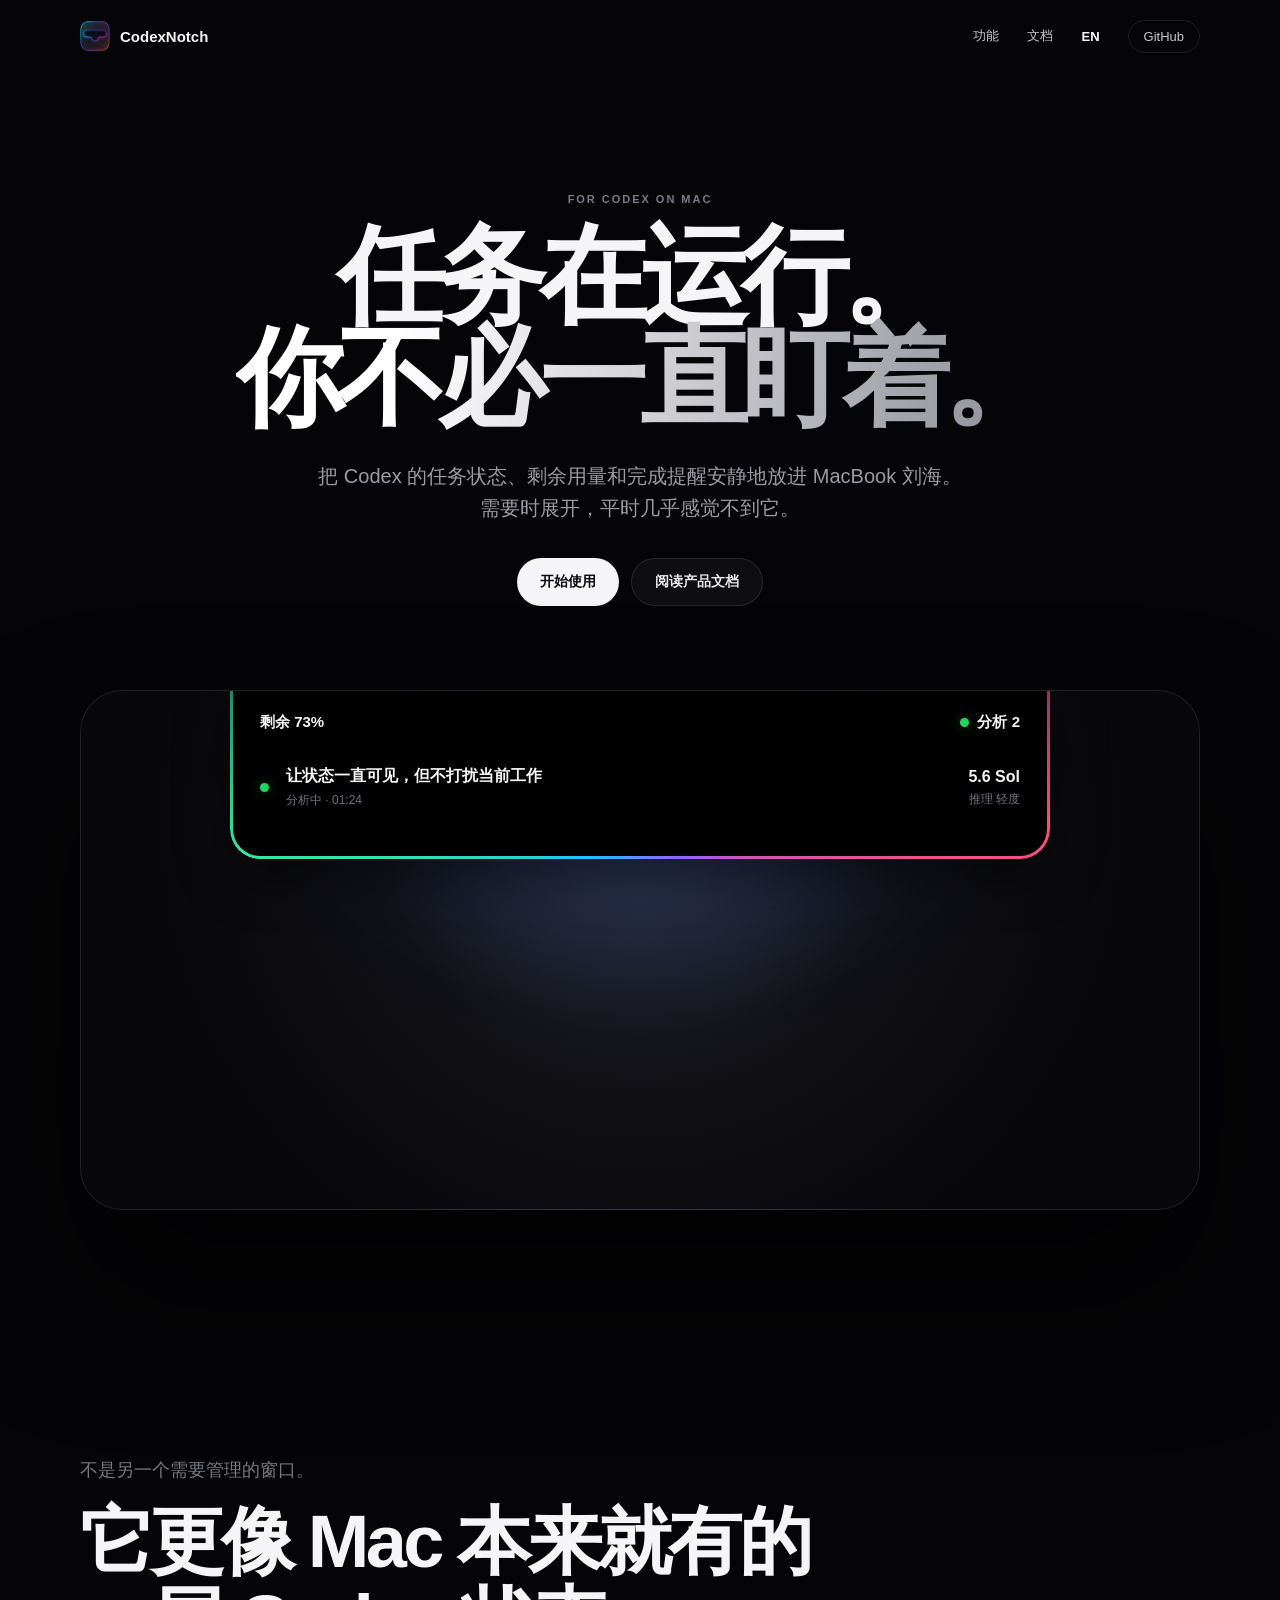
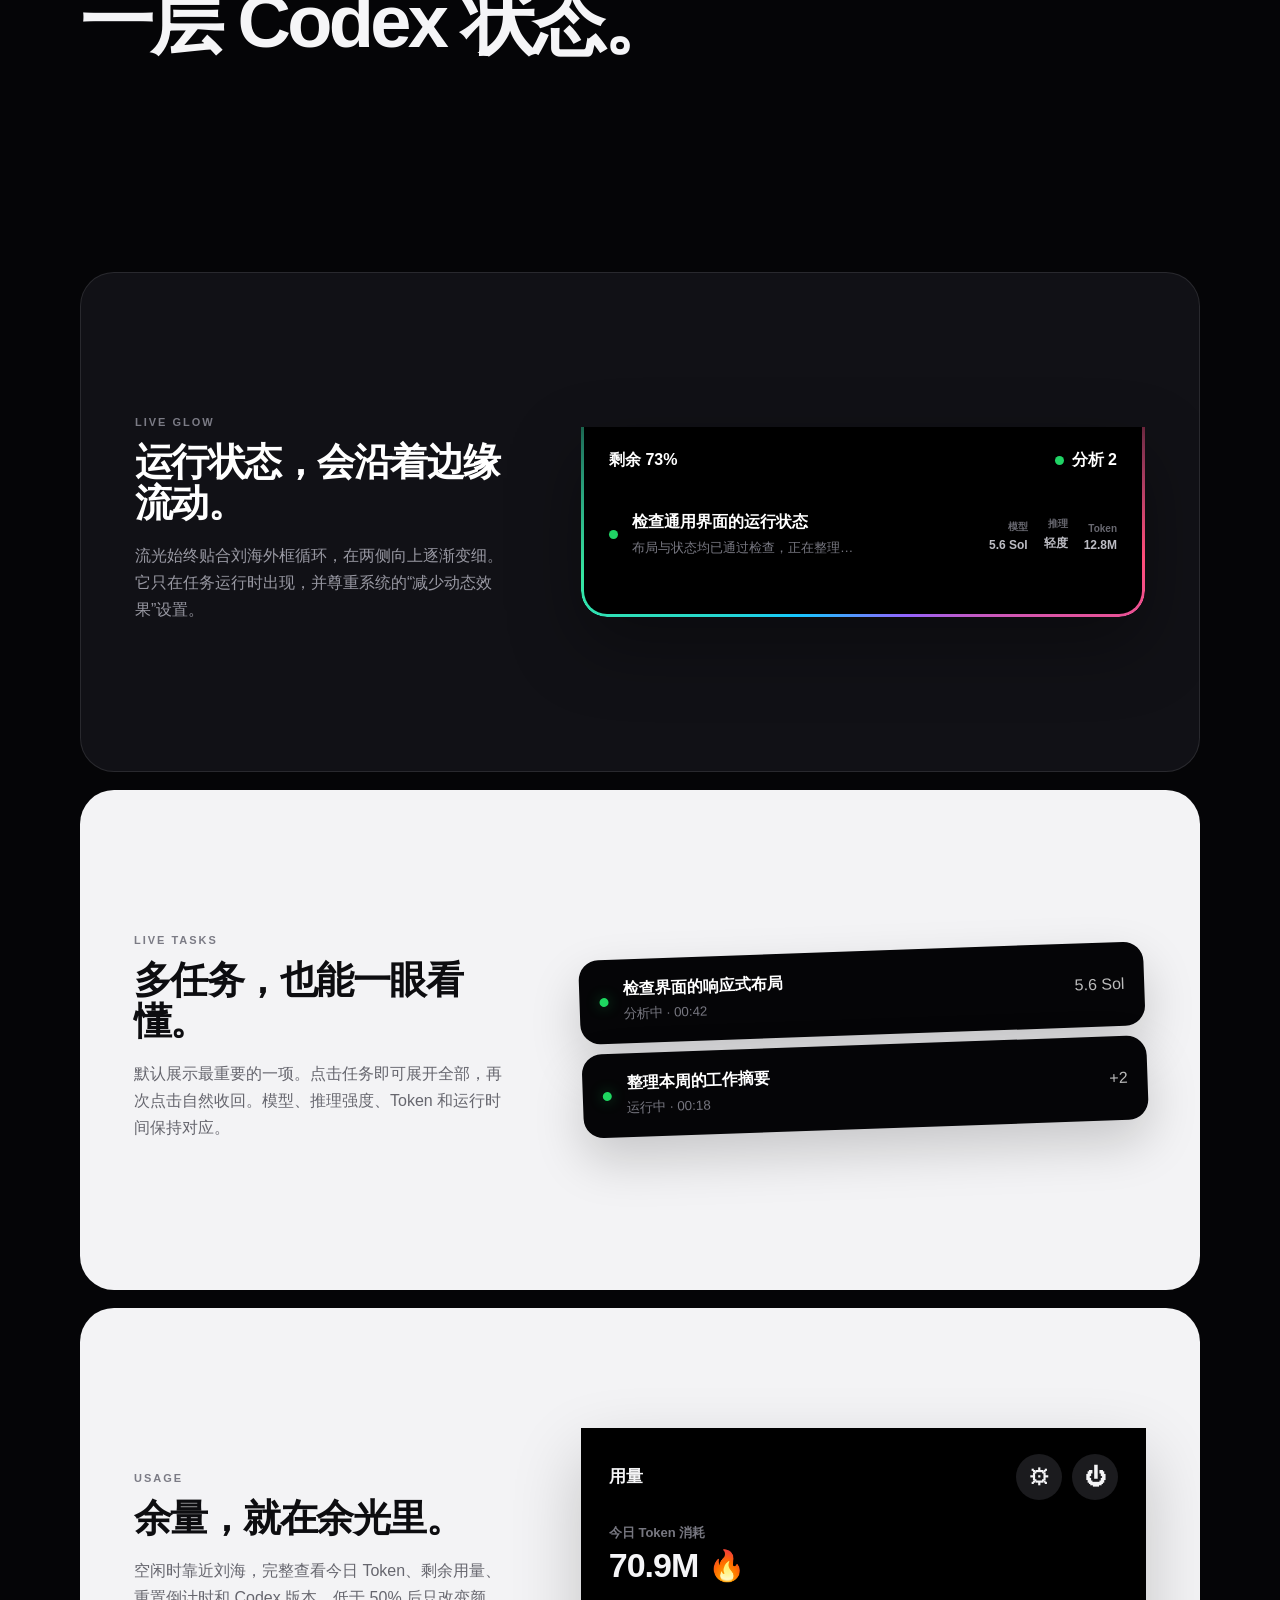
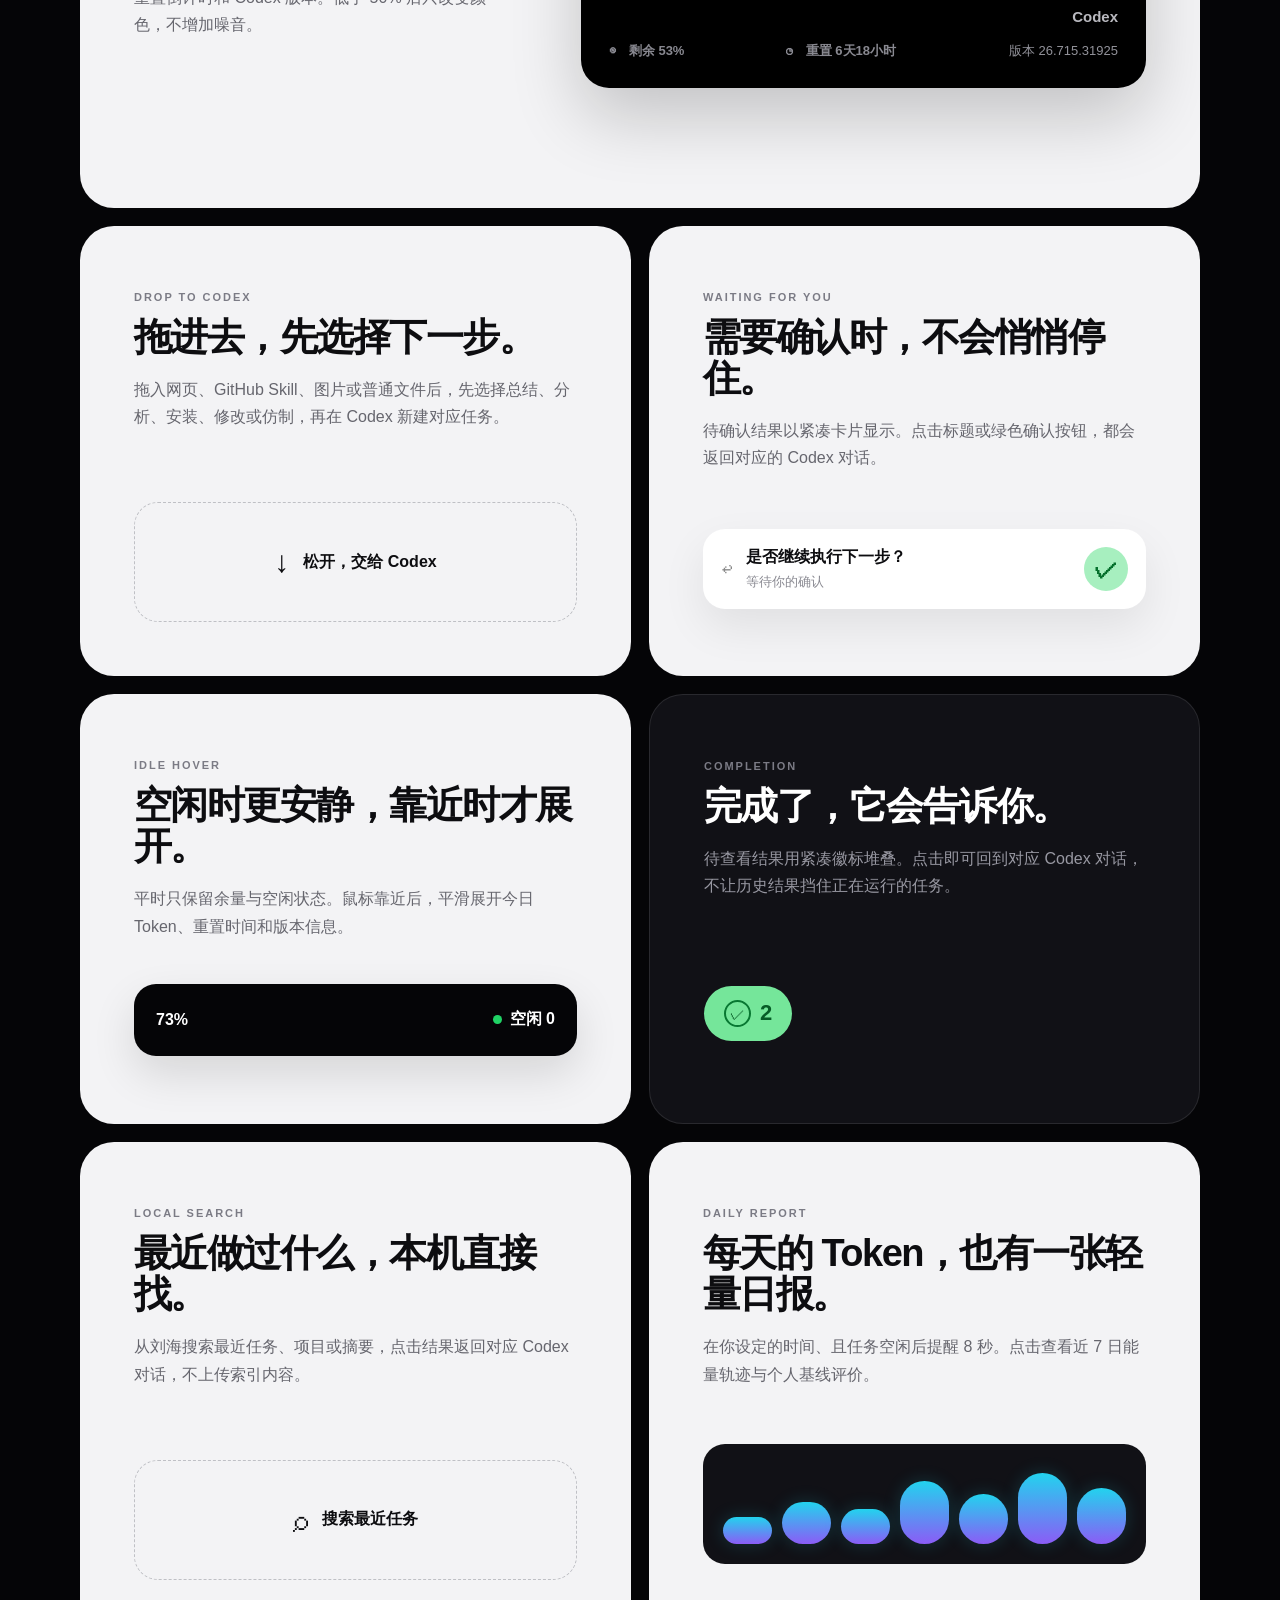
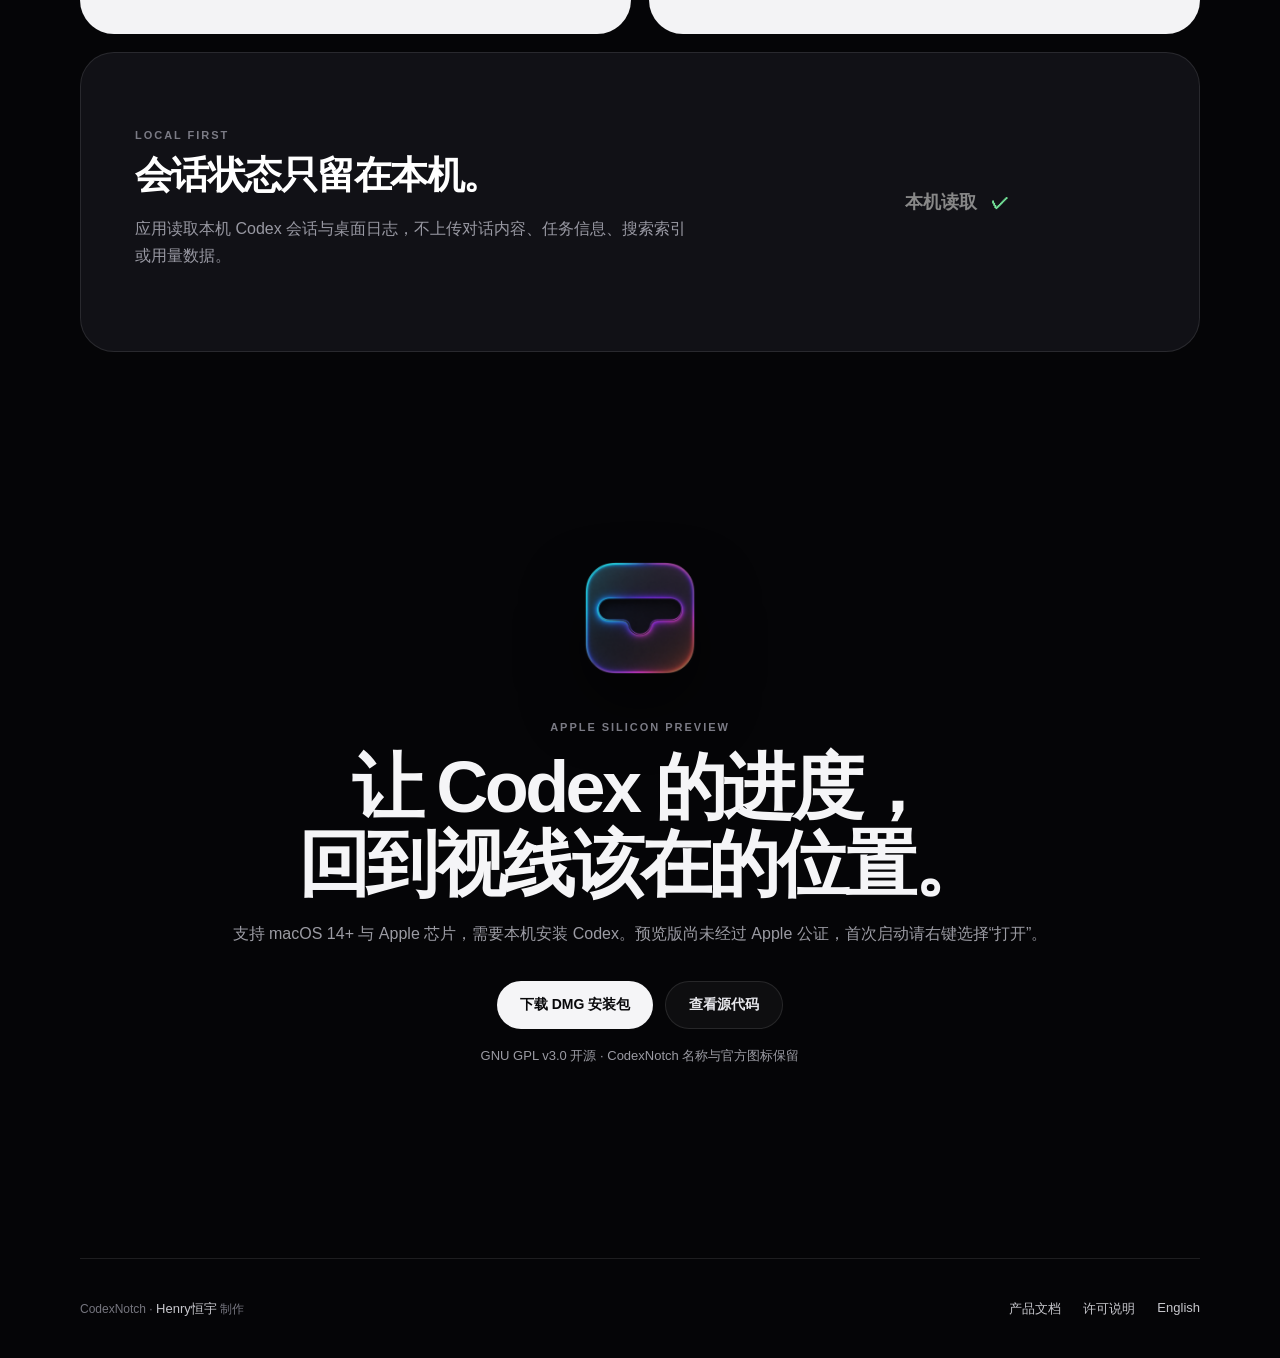
==== docs/index.html @ f97dceeb "Show completion animation on product site" ====
<!doctype html>
<html lang="zh-CN">
<head>
  <meta charset="utf-8">
  <meta name="viewport" content="width=device-width, initial-scale=1">
  <meta name="theme-color" content="#050507">
  <meta name="description" content="CodexNotch — 把 Codex 任务状态、用量与提醒放进 MacBook 刘海。">
  <title>CodexNotch — Codex 状态，恰好在顶部</title>
  <link rel="icon" href="assets/CodexNotch-icon.png">
  <link rel="stylesheet" href="styles.css">
</head>
<body>
  <nav class="nav shell" aria-label="主导航">
    <a class="brand" href="#top" aria-label="CodexNotch 首页">
      <img src="assets/CodexNotch-icon.png" alt="">
      <span>CodexNotch</span>
    </a>
    <div class="nav-links">
      <a href="#features">功能</a>
      <a href="PRODUCT.html">文档</a>
      <a class="language-link" href="en/">EN</a>
      <a class="pill" href="https://github.com/VibeDough/CodexNotch">GitHub</a>
    </div>
  </nav>

  <main id="top">
    <section class="hero shell">
      <p class="eyebrow reveal">FOR CODEX ON MAC</p>
      <h1 class="reveal">任务在运行。<br><span>你不必一直盯着。</span></h1>
      <p class="hero-copy reveal">把 Codex 的任务状态、剩余用量和完成提醒安静地放进 MacBook 刘海。需要时展开，平时几乎感觉不到它。</p>
      <div class="hero-actions reveal">
        <a class="button primary" href="#install">开始使用</a>
        <a class="button secondary" href="PRODUCT.html">阅读产品文档</a>
      </div>

      <div class="stage reveal" aria-label="CodexNotch 界面演示">
        <div class="screen-glow"></div>
        <div class="notch-demo">
          <div class="notch-top"></div>
          <div class="status-row">
            <strong>剩余 73%</strong>
            <span class="physical-notch" aria-hidden="true"></span>
            <strong><i></i> 分析 2</strong>
          </div>
          <div class="task-row">
            <i></i>
            <div><b>让状态一直可见，但不打扰当前工作</b><small>分析中 · 01:24</small></div>
            <span><b>5.6 Sol</b><small>推理 轻度</small></span>
          </div>
          <div class="motion-flow notch-flow" aria-hidden="true"></div>
        </div>
      </div>
    </section>

    <section class="statement shell reveal">
      <p>不是另一个需要管理的窗口。</p>
      <h2>它更像 Mac 本来就有的<br>一层 Codex 状态。</h2>
    </section>

    <section class="features shell" id="features">
      <article class="feature feature-wide feature-motion reveal">
        <div class="feature-copy">
          <p class="eyebrow">LIVE GLOW</p>
          <h3>运行状态，会沿着边缘流动。</h3>
          <p>流光始终贴合刘海外框循环，在两侧向上逐渐变细。它只在任务运行时出现，并尊重系统的“减少动态效果”设置。</p>
        </div>
        <div class="motion-demo" aria-label="刘海流光循环动画">
          <div class="motion-content"><strong>剩余 73%</strong><strong><i></i> 分析 2</strong></div>
          <div class="motion-task"><i></i><span><b>检查通用界面的运行状态</b><small>布局与状态均已通过检查，正在整理结果摘要…</small></span><em><span><small>模型</small><b>5.6 Sol</b></span><span><small>推理</small><b>轻度</b></span><span><small>Token</small><b>12.8M</b></span></em></div>
          <div class="motion-flow" aria-hidden="true"></div>
        </div>
      </article>

      <article class="feature feature-wide reveal">
        <div class="feature-copy">
          <p class="eyebrow">LIVE TASKS</p>
          <h3>多任务，也能一眼看懂。</h3>
          <p>默认展示最重要的一项。点击任务即可展开全部，再次点击自然收回。模型、推理强度、Token 和运行时间保持对应。</p>
        </div>
        <div class="task-stack" aria-hidden="true">
          <div><i></i><span><b>检查界面的响应式布局</b><small>分析中 · 00:42</small></span><em>5.6 Sol</em></div>
          <div><i></i><span><b>整理本周的工作摘要</b><small>运行中 · 00:18</small></span><em>+2</em></div>
        </div>
      </article>

      <article class="feature feature-wide usage-feature reveal">
        <div class="feature-copy">
          <p class="eyebrow">USAGE</p>
          <h3>余量，就在余光里。</h3>
          <p>空闲时靠近刘海，完整查看今日 Token、剩余用量、重置倒计时和 Codex 版本。低于 50% 后只改变颜色，不增加噪音。</p>
        </div>
        <div class="usage-panel" aria-label="Codex 用量展开面板">
          <div class="usage-panel-head"><strong>用量</strong><span><b>⚙</b><b>⏻</b></span></div>
          <small>今日 Token 消耗</small>
          <div class="usage-total"><strong>70.9M</strong><em>🔥</em></div>
          <div class="usage-meta"><span>◉　剩余 53%</span><span>◷　重置 6天18小时</span></div>
          <div class="usage-brand"><strong>Codex</strong><span>版本 26.715.31925</span></div>
        </div>
      </article>

      <article class="feature reveal">
        <p class="eyebrow">DROP TO CODEX</p>
        <h3>拖进去，先选择下一步。</h3>
        <p>拖入网页、GitHub Skill、图片或普通文件后，先选择总结、分析、安装、修改或仿制，再在 Codex 新建对应任务。</p>
        <div class="drop-card"><span>↓</span><b>松开，交给 Codex</b></div>
      </article>

      <article class="feature reveal">
        <p class="eyebrow">WAITING FOR YOU</p>
        <h3>需要确认时，不会悄悄停住。</h3>
        <p>待确认结果以紧凑卡片显示。点击标题或绿色确认按钮，都会返回对应的 Codex 对话。</p>
        <div class="confirm-card"><span>↩</span><div><b>是否继续执行下一步？</b><small>等待你的确认</small></div><strong>✓</strong></div>
      </article>

      <article class="feature reveal">
        <p class="eyebrow">IDLE HOVER</p>
        <h3>空闲时更安静，靠近时才展开。</h3>
        <p>平时只保留余量与空闲状态。鼠标靠近后，平滑展开今日 Token、重置时间和版本信息。</p>
        <div class="idle-demo"><div><strong>73%</strong><b><i></i> 空闲 0</b></div><section><small>今日 Token 消耗</small><strong>42.6M</strong><span>重置 6天11小时</span></section></div>
      </article>

      <article class="feature feature-dark reveal">
        <p class="eyebrow">COMPLETION</p>
        <h3>完成了，它会告诉你。</h3>
        <p>待查看结果用紧凑徽标堆叠。点击即可回到对应 Codex 对话，不让历史结果挡住正在运行的任务。</p>
        <div class="done-badge"><span class="done-ring">✓</span><b>2</b></div>
      </article>

      <article class="feature reveal">
        <p class="eyebrow">LOCAL SEARCH</p>
        <h3>最近做过什么，本机直接找。</h3>
        <p>从刘海搜索最近任务、项目或摘要，点击结果返回对应 Codex 对话，不上传索引内容。</p>
        <div class="drop-card"><span>⌕</span><b>搜索最近任务</b></div>
      </article>

      <article class="feature reveal">
        <p class="eyebrow">DAILY REPORT</p>
        <h3>每天的 Token，也有一张轻量日报。</h3>
        <p>在你设定的时间、且任务空闲后提醒 8 秒。点击查看近 7 日能量轨迹与个人基线评价。</p>
        <div class="report-mini"><i></i><i></i><i></i><i></i><i></i><i></i><i></i></div>
      </article>

      <article class="feature feature-wide feature-dark privacy-feature reveal">
        <div class="feature-copy">
          <p class="eyebrow">LOCAL FIRST</p>
          <h3>会话状态只留在本机。</h3>
          <p>应用读取本机 Codex 会话与桌面日志，不上传对话内容、任务信息、搜索索引或用量数据。</p>
        </div>
        <div class="privacy-mark">本机读取 <span>✓</span></div>
      </article>
    </section>

    <section class="install shell reveal" id="install">
      <img src="assets/CodexNotch-icon.png" alt="CodexNotch 图标">
      <p class="eyebrow">APPLE SILICON PREVIEW</p>
      <h2>让 Codex 的进度，<br>回到视线该在的位置。</h2>
      <p>支持 macOS 14+ 与 Apple 芯片，需要本机安装 Codex。预览版尚未经过 Apple 公证，首次启动请右键选择“打开”。</p>
      <div class="install-actions">
        <a class="button primary" href="https://github.com/VibeDough/CodexNotch/releases/latest/download/CodexNotch-v0.1.3-arm64.dmg">下载 DMG 安装包</a>
        <a class="button secondary" href="https://github.com/VibeDough/CodexNotch">查看源代码</a>
      </div>
      <p class="license-note">GNU GPL v3.0 开源 · CodexNotch 名称与官方图标保留</p>
    </section>
  </main>

  <footer class="footer shell">
    <span>CodexNotch · <a href="https://x.com/dough_49" target="_blank" rel="noopener noreferrer" aria-label="Henry恒宇 的 X">Henry恒宇</a> 制作</span>
    <div><a href="PRODUCT.html">产品文档</a><a href="LICENSE.html">许可说明</a><a href="en/">English</a></div>
  </footer>
  <script src="script.js"></script>
</body>
</html>
---- docs/styles.css ----
:root{color-scheme:dark;--bg:#050507;--panel:#111116;--text:#f5f5f7;--muted:#9b9ba3;--line:rgba(255,255,255,.1);--cyan:#19c8ff;--violet:#8f67ff;--green:#75e69a;font-family:-apple-system,BlinkMacSystemFont,"SF Pro Display","PingFang SC",sans-serif}
*{box-sizing:border-box}html{scroll-behavior:smooth}body{margin:0;background:var(--bg);color:var(--text);overflow-x:hidden}.shell{width:min(1120px,calc(100% - 40px));margin-inline:auto}.nav{height:72px;display:flex;align-items:center;justify-content:space-between;position:relative;z-index:10}.brand{display:flex;gap:10px;align-items:center;font-size:15px;font-weight:650;color:inherit;text-decoration:none}.brand img{width:30px;height:30px;border-radius:8px}.nav-links{display:flex;align-items:center;gap:28px}.nav-links a,.footer a{color:#c7c7cc;text-decoration:none;font-size:13px}.nav-links a:hover,.footer a:hover{color:white}.pill{padding:8px 15px;border:1px solid var(--line);border-radius:99px}.hero{padding:110px 0 40px;text-align:center}.eyebrow{font-size:11px;letter-spacing:.18em;font-weight:750;color:#7b7b85}.hero h1{font-size:clamp(54px,8.5vw,108px);line-height:.94;letter-spacing:-.065em;margin:20px 0 32px}.hero h1 span{background:linear-gradient(100deg,#fff 20%,#8b8b96);-webkit-background-clip:text;color:transparent}.hero-copy{width:min(650px,100%);margin:0 auto;color:var(--muted);font-size:20px;line-height:1.6}.hero-actions{display:flex;justify-content:center;gap:12px;margin:34px 0 84px}.button{display:inline-flex;align-items:center;justify-content:center;min-height:48px;padding:0 23px;border-radius:99px;text-decoration:none;font-weight:650;font-size:14px}.primary{background:#f5f5f7;color:#09090b}.secondary{border:1px solid var(--line);color:#e8e8ed;background:rgba(255,255,255,.04)}.stage{position:relative;height:520px;border-radius:42px;background:radial-gradient(circle at 50% 25%,#2d3042 0,#111116 38%,#08080b 72%);border:1px solid var(--line);overflow:hidden;box-shadow:0 80px 140px rgba(0,0,0,.55)}.screen-glow{position:absolute;inset:-30% 15% 35%;background:radial-gradient(ellipse,rgba(54,112,255,.18),transparent 68%);filter:blur(30px)}.notch-demo{position:absolute;top:0;left:50%;transform:translateX(-50%);width:min(820px,92%);height:168px;background:#000;border-radius:0 0 30px 30px;text-align:left;box-shadow:0 16px 50px rgba(0,0,0,.5)}.notch-top{position:absolute;top:0;left:50%;width:210px;height:42px;transform:translateX(-50%);background:#000}.status-row{height:62px;display:flex;align-items:center;justify-content:space-between;padding:0 30px;font-size:15px}.status-row strong:last-child{display:flex;align-items:center;gap:8px}.status-row i,.task-row>i,.task-stack i{display:block;width:9px;height:9px;border-radius:50%;background:#1ed760;box-shadow:0 0 14px rgba(30,215,96,.4)}.physical-notch{width:210px}.task-row{display:grid;grid-template-columns:12px 1fr auto;gap:14px;align-items:center;padding:13px 30px}.task-row div,.task-row span{display:flex;flex-direction:column;gap:5px}.task-row span{text-align:right}.task-row small{color:#71717b;font-size:12px}.flow-line{position:absolute;inset:auto 10px 0;height:3px;border-radius:99px;background:linear-gradient(90deg,transparent,#ff4d79 15%,#865dff 50%,#19c8ff 84%,transparent);box-shadow:0 0 18px #4b7cff}.statement{padding:190px 0}.statement p{color:#777780;font-size:18px}.statement h2{font-size:clamp(42px,6vw,74px);letter-spacing:-.05em;line-height:1.08;margin:20px 0}.features{display:grid;grid-template-columns:1fr 1fr;gap:18px}.feature{min-height:430px;padding:54px;border-radius:34px;background:#f3f3f5;color:#0d0d10;overflow:hidden;position:relative}.feature-wide{grid-column:1/-1;min-height:500px;display:grid;grid-template-columns:.8fr 1.2fr;align-items:center;gap:70px}.feature h3{font-size:38px;letter-spacing:-.04em;line-height:1.08;margin:14px 0 18px}.feature p:not(.eyebrow){color:#66666e;line-height:1.7}.feature-dark{background:#111116;color:white;border:1px solid var(--line)}.feature-dark p:not(.eyebrow){color:#9898a2}.task-stack{display:flex;flex-direction:column;gap:10px;transform:rotate(-2deg)}.task-stack>div{display:grid;grid-template-columns:10px 1fr auto;align-items:center;gap:14px;background:#050507;color:white;padding:20px;border-radius:20px;box-shadow:0 22px 50px rgba(0,0,0,.18)}.task-stack span{display:flex;flex-direction:column;gap:5px}.task-stack small{color:#777780}.task-stack em{font-style:normal;color:#bbb}.usage-card{margin-top:70px;background:#fff;padding:25px;border-radius:22px;box-shadow:0 20px 50px rgba(0,0,0,.08)}.usage-card strong{font-size:48px}.usage-card span{float:right;color:#888}.usage-card div{height:6px;background:#e1e1e5;border-radius:10px;margin-top:20px;overflow:hidden}.usage-card i{display:block;height:100%;background:#111;border-radius:10px}.drop-card{margin-top:72px;height:120px;border:1.5px dashed #bfc0c5;border-radius:24px;display:flex;align-items:center;justify-content:center;gap:14px}.drop-card span{font-size:30px}.done-badge{margin-top:70px;display:inline-flex;gap:9px;align-items:center;padding:14px 20px;border-radius:99px;background:var(--green);color:#075c27;font-size:22px}.privacy-mark{margin-top:75px;color:#888;font-weight:650}.privacy-mark span{color:var(--green);margin-left:8px}.install{text-align:center;padding:210px 0 180px}.install>img{width:112px;height:112px;border-radius:28px;box-shadow:0 30px 60px rgba(0,0,0,.5);margin-bottom:32px}.install h2{font-size:clamp(42px,6vw,72px);letter-spacing:-.05em;line-height:1.08;margin:16px 0 20px}.install>p:not(.eyebrow){color:var(--muted)}.code{width:min(420px,100%);height:58px;margin:36px auto 18px;border:1px solid var(--line);border-radius:16px;display:flex;align-items:center;justify-content:space-between;padding:0 9px 0 20px;background:#111116}.code button{border:0;border-radius:10px;background:#292930;color:white;padding:10px 13px;cursor:pointer}.footer{min-height:100px;border-top:1px solid var(--line);display:flex;align-items:center;justify-content:space-between;color:#75757e;font-size:12px}.footer div{display:flex;gap:22px}.reveal{opacity:0;transform:translateY(24px);transition:opacity .8s ease,transform .8s cubic-bezier(.2,.7,.2,1)}.reveal.visible{opacity:1;transform:none}@media(prefers-reduced-motion:reduce){*{scroll-behavior:auto!important}.reveal{opacity:1;transform:none;transition:none}}
.feature-motion{background:#111116;color:#fff;border:1px solid var(--line)}.feature-motion p:not(.eyebrow){color:#9898a2}.motion-demo{position:relative;height:190px;border-radius:0 0 26px 26px;background:#000;color:#fff;overflow:hidden;box-shadow:0 28px 70px rgba(0,0,0,.35)}.motion-content{height:68px;padding:0 28px;display:flex;align-items:center;justify-content:space-between}.motion-content strong:last-child{display:flex;gap:8px;align-items:center}.motion-content i,.motion-task>i,.idle-demo i{width:9px;height:9px;border-radius:50%;background:#20d365;display:inline-block}.motion-task{display:grid;grid-template-columns:10px 1fr auto;gap:13px;align-items:center;padding:17px 28px}.motion-task span{display:flex;flex-direction:column;gap:6px}.motion-task small{color:#777780}.motion-task em{font-style:normal;color:#bbb}.motion-flow{position:absolute;inset:0;border-radius:0 0 26px 26px;padding:3px;background:conic-gradient(from var(--flow-angle),transparent 0 15%,#ff4d79 27%,#9364ff 43%,#16c8ff 60%,#36e6a1 72%,transparent 86%);-webkit-mask:linear-gradient(#000 0 0) content-box,linear-gradient(#000 0 0);-webkit-mask-composite:xor;mask-composite:exclude;pointer-events:none;animation:flow-loop 3.4s linear infinite;filter:drop-shadow(0 0 8px rgba(87,150,255,.55))}@property --flow-angle{syntax:"<angle>";inherits:false;initial-value:0deg}@keyframes flow-loop{to{--flow-angle:360deg}}.confirm-card{margin-top:58px;display:grid;grid-template-columns:auto 1fr auto;align-items:center;gap:14px;background:#fff;padding:18px;border-radius:22px;box-shadow:0 18px 44px rgba(0,0,0,.08)}.confirm-card>span{font-size:22px;color:#888}.confirm-card div{display:flex;flex-direction:column;gap:5px}.confirm-card small{color:#8a8a92}.confirm-card>strong{width:44px;height:44px;border-radius:50%;background:#a7efbf;color:#06702d;display:grid;place-items:center;font-size:24px}.idle-demo{margin-top:44px;background:#050507;color:white;border-radius:22px;overflow:hidden;box-shadow:0 18px 44px rgba(0,0,0,.12)}.idle-demo>div{height:72px;padding:0 22px;display:flex;align-items:center;justify-content:space-between}.idle-demo b{display:flex;align-items:center;gap:8px}.idle-demo section{height:0;opacity:0;padding:0 22px;display:grid;grid-template-columns:1fr 1fr;align-items:center;transition:height .45s cubic-bezier(.2,.8,.2,1),opacity .25s ease}.idle-demo:hover section{height:86px;opacity:1}.idle-demo section small{color:#777}.idle-demo section strong{font-size:28px}.idle-demo section span{text-align:right;color:#999;font-size:12px}.install-actions{display:flex;justify-content:center;gap:12px;margin:36px 0 18px}.license-note{font-size:13px}.language-link{font-weight:700}.doc-license{padding:18px 20px;border-radius:16px;background:#ececf0}.doc-license strong{color:#111}.doc-license p{margin:4px 0}.nav-links .language-link{color:#fff}@media(prefers-reduced-motion:reduce){.motion-flow{animation:none}.idle-demo section{transition:none}}
@media(max-width:760px){.nav-links>a:not(.pill){display:none}.nav-links>a.language-link{display:block}.hero{padding-top:80px}.hero-copy{font-size:17px}.hero-actions{flex-direction:column;align-items:center;margin-bottom:56px}.stage{height:390px;border-radius:26px}.notch-demo{height:150px}.physical-notch{width:100px}.task-row{padding-inline:18px}.task-row div b{max-width:180px;white-space:nowrap;overflow:hidden;text-overflow:ellipsis}.statement{padding:120px 0}.features{grid-template-columns:1fr}.feature,.feature-wide{grid-column:auto;min-height:390px;padding:34px;display:block}.feature-wide .task-stack,.feature-wide .motion-demo{margin-top:56px}.feature h3{font-size:32px}.motion-task b{max-width:170px;display:block;white-space:nowrap;overflow:hidden;text-overflow:ellipsis}.install-actions{flex-direction:column;align-items:center}.footer{padding:28px 0;gap:18px;align-items:flex-start;flex-direction:column}}
.motion-demo::before{content:"";position:absolute;z-index:2;top:0;left:3px;right:3px;height:4px;background:#000}.motion-content,.motion-task{position:relative;z-index:3}
.notch-flow{border-radius:0 0 30px 30px}.notch-demo::before{content:"";position:absolute;z-index:2;top:0;left:3px;right:3px;height:4px;background:#000}.notch-top{z-index:3}.status-row,.task-row{position:relative;z-index:3}
.usage-feature{background:#f3f3f5}.usage-panel{position:relative;min-height:260px;padding:26px 28px;border-radius:0 0 28px 28px;background:#000;color:#f5f5f7;box-shadow:0 28px 70px rgba(0,0,0,.2)}.usage-panel-head{display:flex;align-items:center;justify-content:space-between;margin-bottom:24px}.usage-panel-head>strong{font-size:17px}.usage-panel-head span{display:flex;gap:10px}.usage-panel-head b{width:46px;height:46px;border-radius:50%;display:grid;place-items:center;background:#1b1b1e;font-size:21px}.usage-panel>small{display:block;color:#777780;font-size:13px;font-weight:700}.usage-total{display:flex;align-items:center;gap:10px;margin-top:4px}.usage-total strong{font-size:34px;letter-spacing:-.03em}.usage-total em{font-size:30px;font-style:normal}.usage-meta{position:absolute;left:28px;right:250px;bottom:28px;display:flex;align-items:center;justify-content:space-between;color:#898991;font-size:13px;font-weight:650}.usage-brand{position:absolute;right:28px;bottom:28px;display:flex;flex-direction:column;align-items:flex-end;gap:17px;color:#92929a;font-size:13px}.usage-brand strong{color:#b9b9bf;font-size:15px}@media(max-width:760px){.usage-panel{margin-top:48px;padding:22px;min-height:285px}.usage-meta{left:22px;right:22px;bottom:74px;gap:12px;align-items:flex-start;flex-direction:column}.usage-brand{left:22px;right:22px;bottom:20px;flex-direction:row;justify-content:space-between}.usage-panel-head b{width:40px;height:40px}}
.motion-task>span{min-width:0}.motion-task>span>b,.motion-task>span>small{display:block;white-space:nowrap;overflow:hidden;text-overflow:ellipsis}.motion-task>em{display:flex;min-width:185px;flex-direction:column;align-items:flex-end;gap:6px;text-align:right}.motion-task>em b{font-style:normal}.motion-task>em small{white-space:nowrap}@media(max-width:760px){.motion-task>em{min-width:0}.motion-task>em small{max-width:130px;overflow:hidden;text-overflow:ellipsis}}
.motion-task>em{min-width:250px;flex-direction:row;justify-content:flex-end;gap:16px}.motion-task>em>span{display:flex;flex-direction:column;align-items:flex-end;gap:4px}.motion-task>em>span small{color:#686870;font-size:10px;font-weight:700}.motion-task>em>span b{font-size:12px;color:#bdbdc4;white-space:nowrap}@media(max-width:760px){.motion-task>em{min-width:112px;display:grid;grid-template-columns:1fr 1fr;gap:5px 10px}.motion-task>em>span:first-child{display:none}.motion-task>em>span small{font-size:9px}.motion-task>em>span b{font-size:11px}}
.privacy-feature{min-height:300px;grid-template-columns:1.2fr .8fr}.privacy-feature .privacy-mark{margin:0;justify-self:center;font-size:18px}@media(max-width:760px){.privacy-feature{min-height:300px}.privacy-feature .privacy-mark{margin-top:48px}}
.report-mini{height:120px;margin-top:56px;display:flex;align-items:flex-end;gap:10px;padding:20px;border-radius:22px;background:#111116}.report-mini i{display:block;flex:1;min-height:18px;border-radius:99px;background:linear-gradient(180deg,#22d3ee,#8b5cf6);box-shadow:0 0 18px rgba(34,211,238,.18)}.report-mini i:nth-child(1){height:34%}.report-mini i:nth-child(2){height:52%}.report-mini i:nth-child(3){height:43%}.report-mini i:nth-child(4){height:78%}.report-mini i:nth-child(5){height:62%}.report-mini i:nth-child(6){height:88%}.report-mini i:nth-child(7){height:70%}
.done-ring{width:27px;height:27px;border:2px solid #087832;border-radius:50%;display:grid;place-items:center;font-size:15px;animation:done-pop 2.8s ease-in-out infinite}@keyframes done-pop{0%,12%{clip-path:inset(0 100% 0 0);transform:scale(.72)}28%{clip-path:inset(0);transform:scale(1.12)}38%,100%{clip-path:inset(0);transform:scale(1)}}@media(prefers-reduced-motion:reduce){.done-ring{animation:none}}
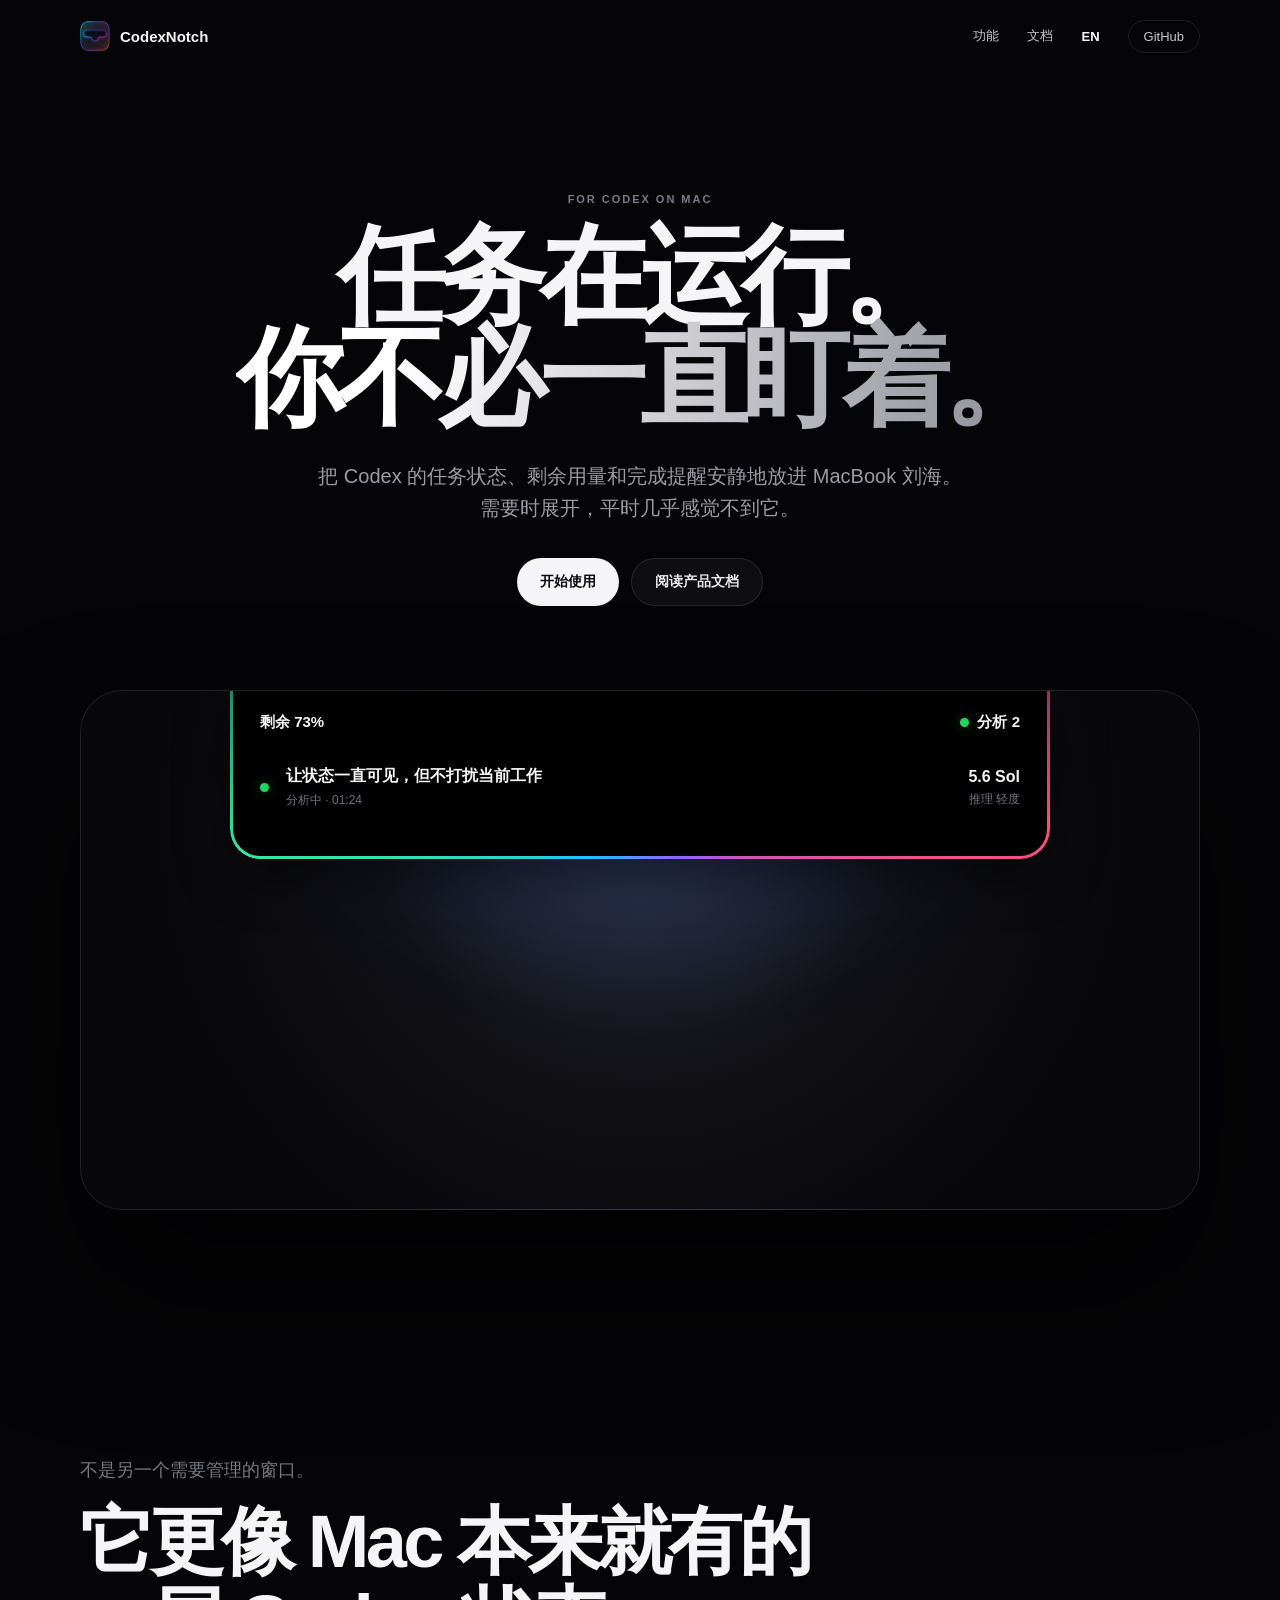
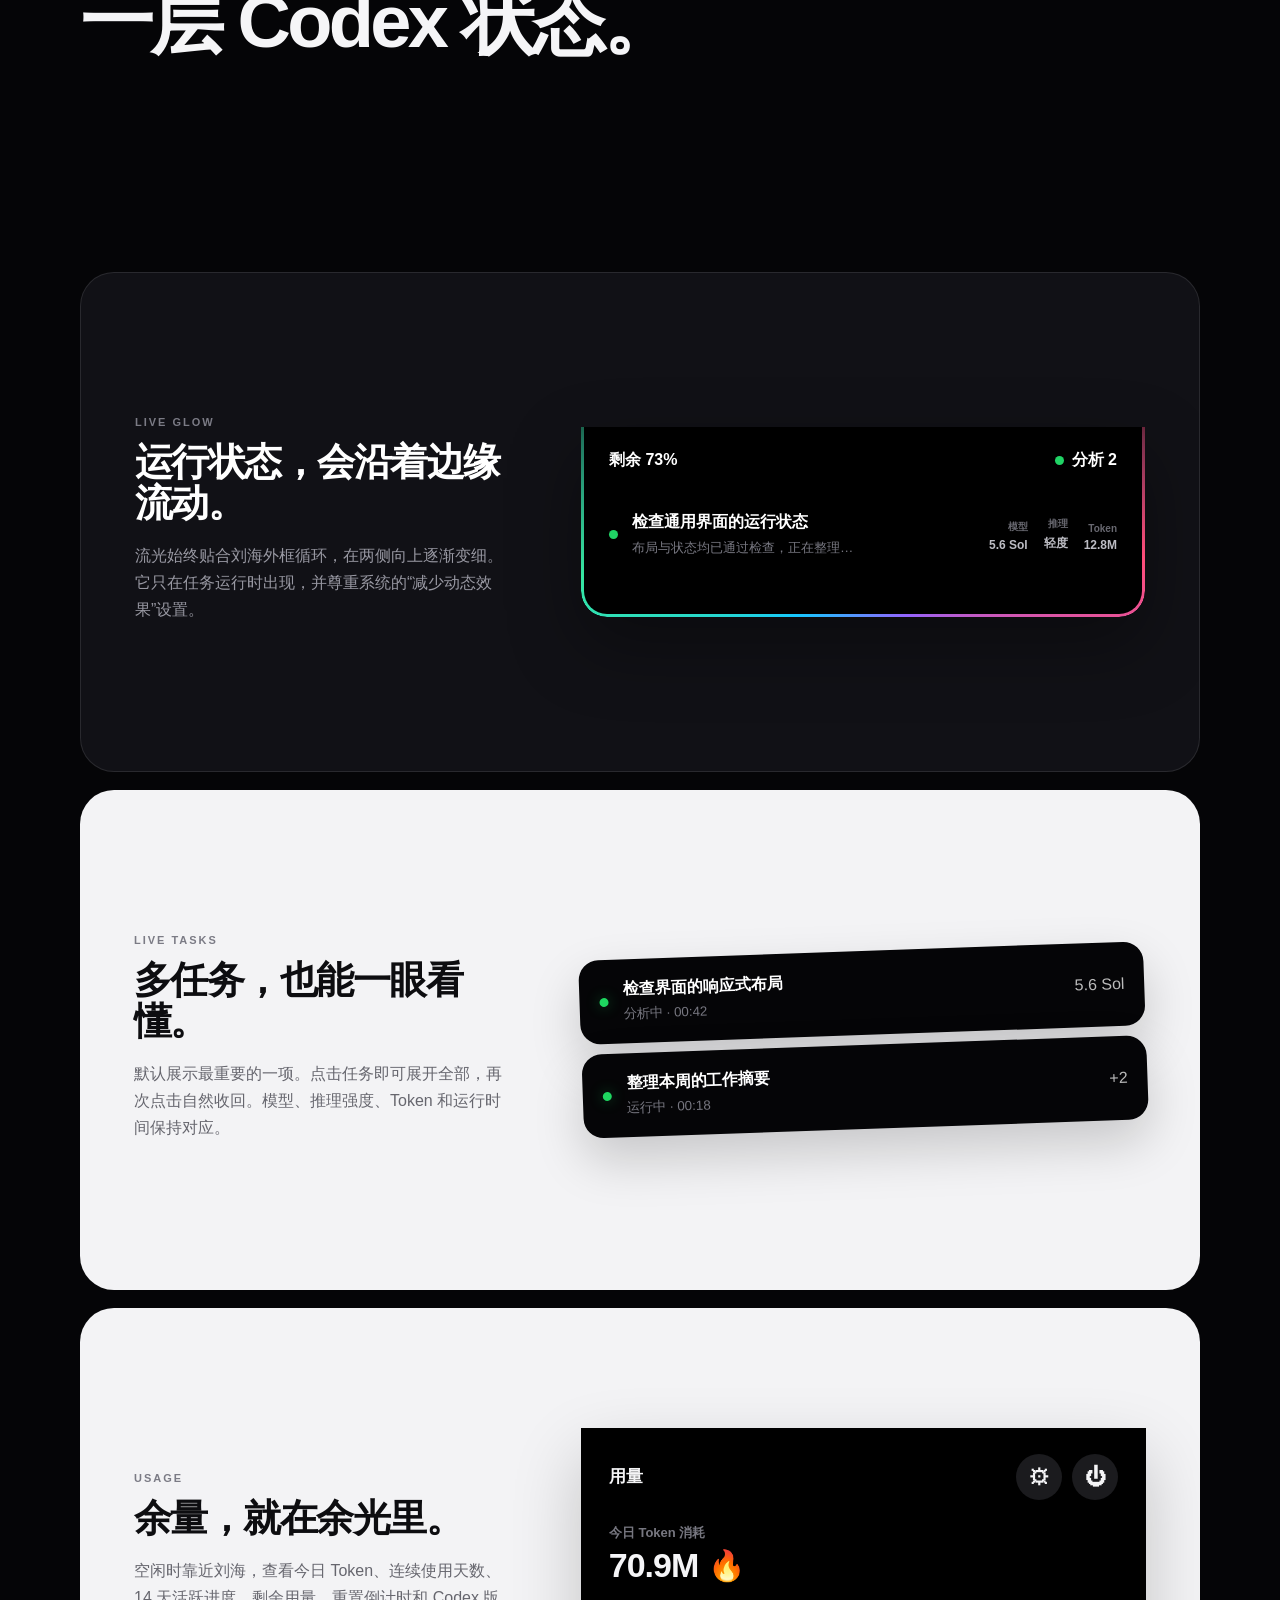
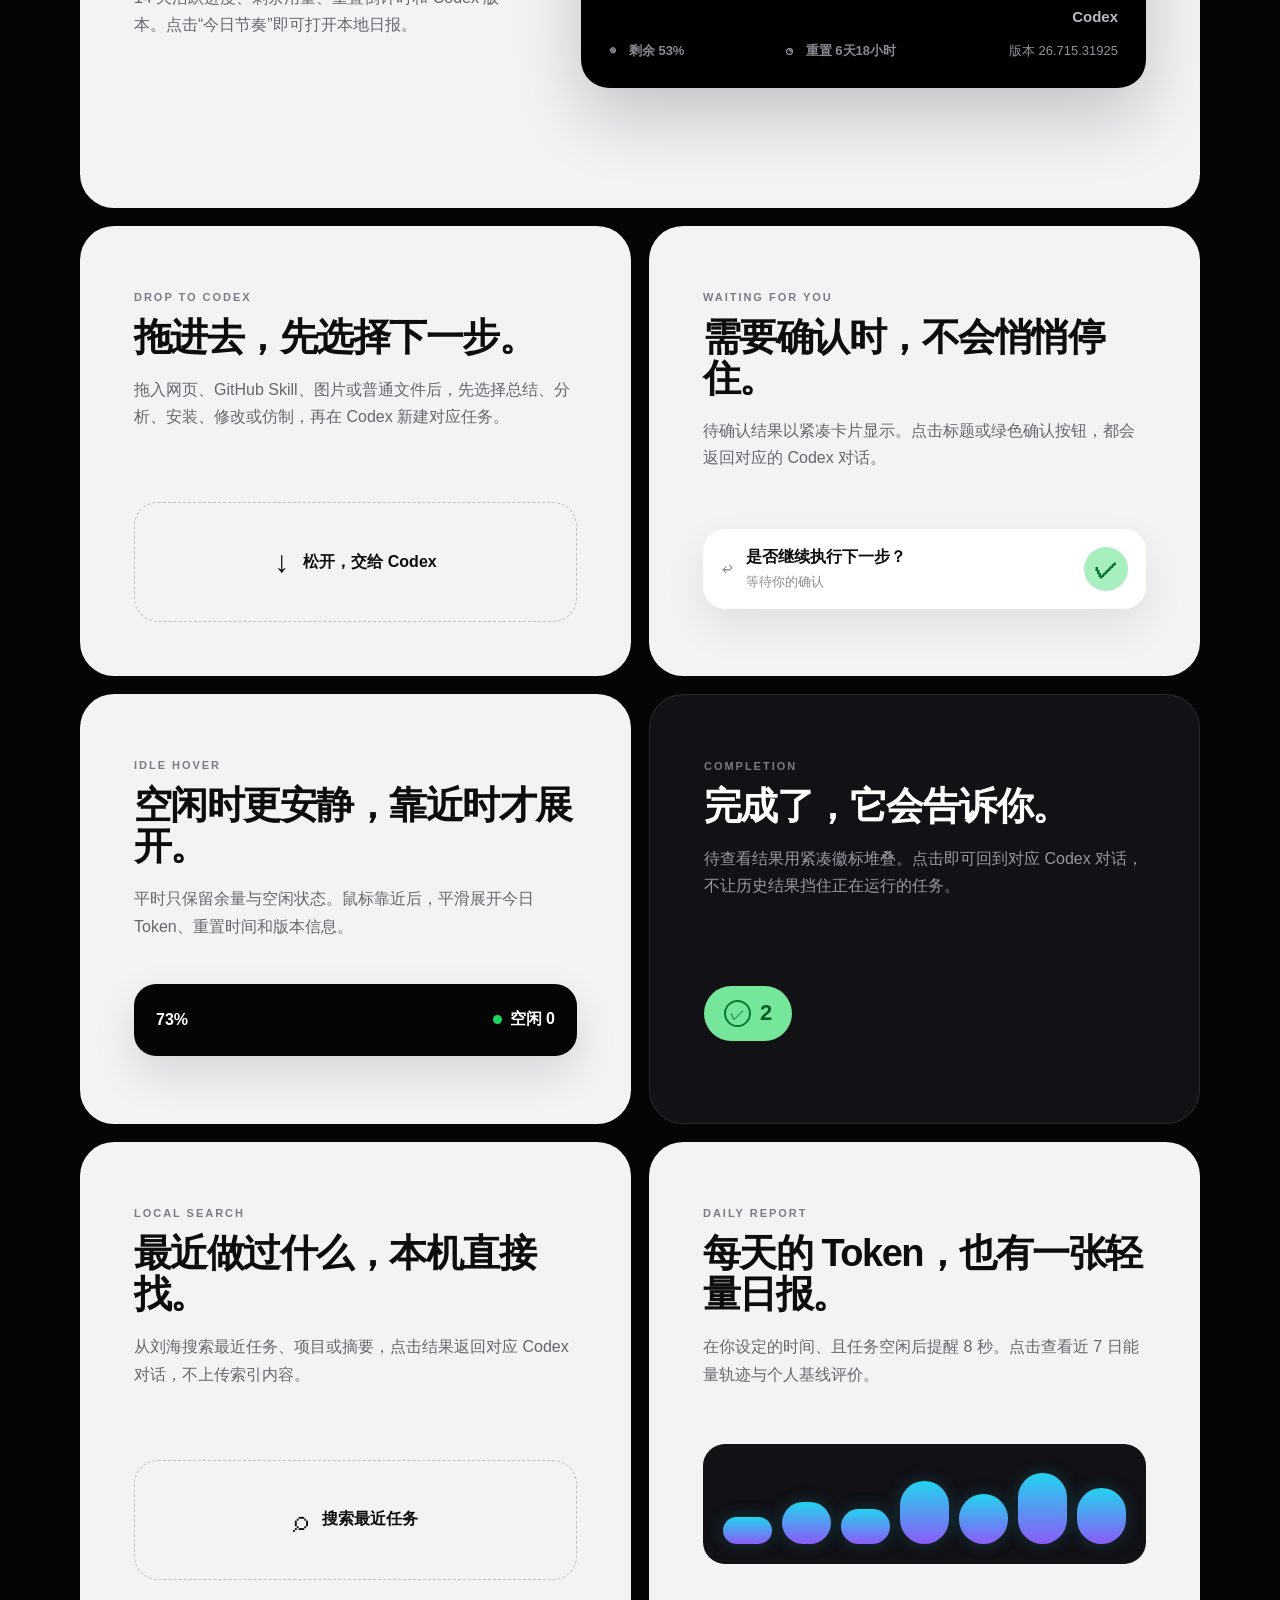
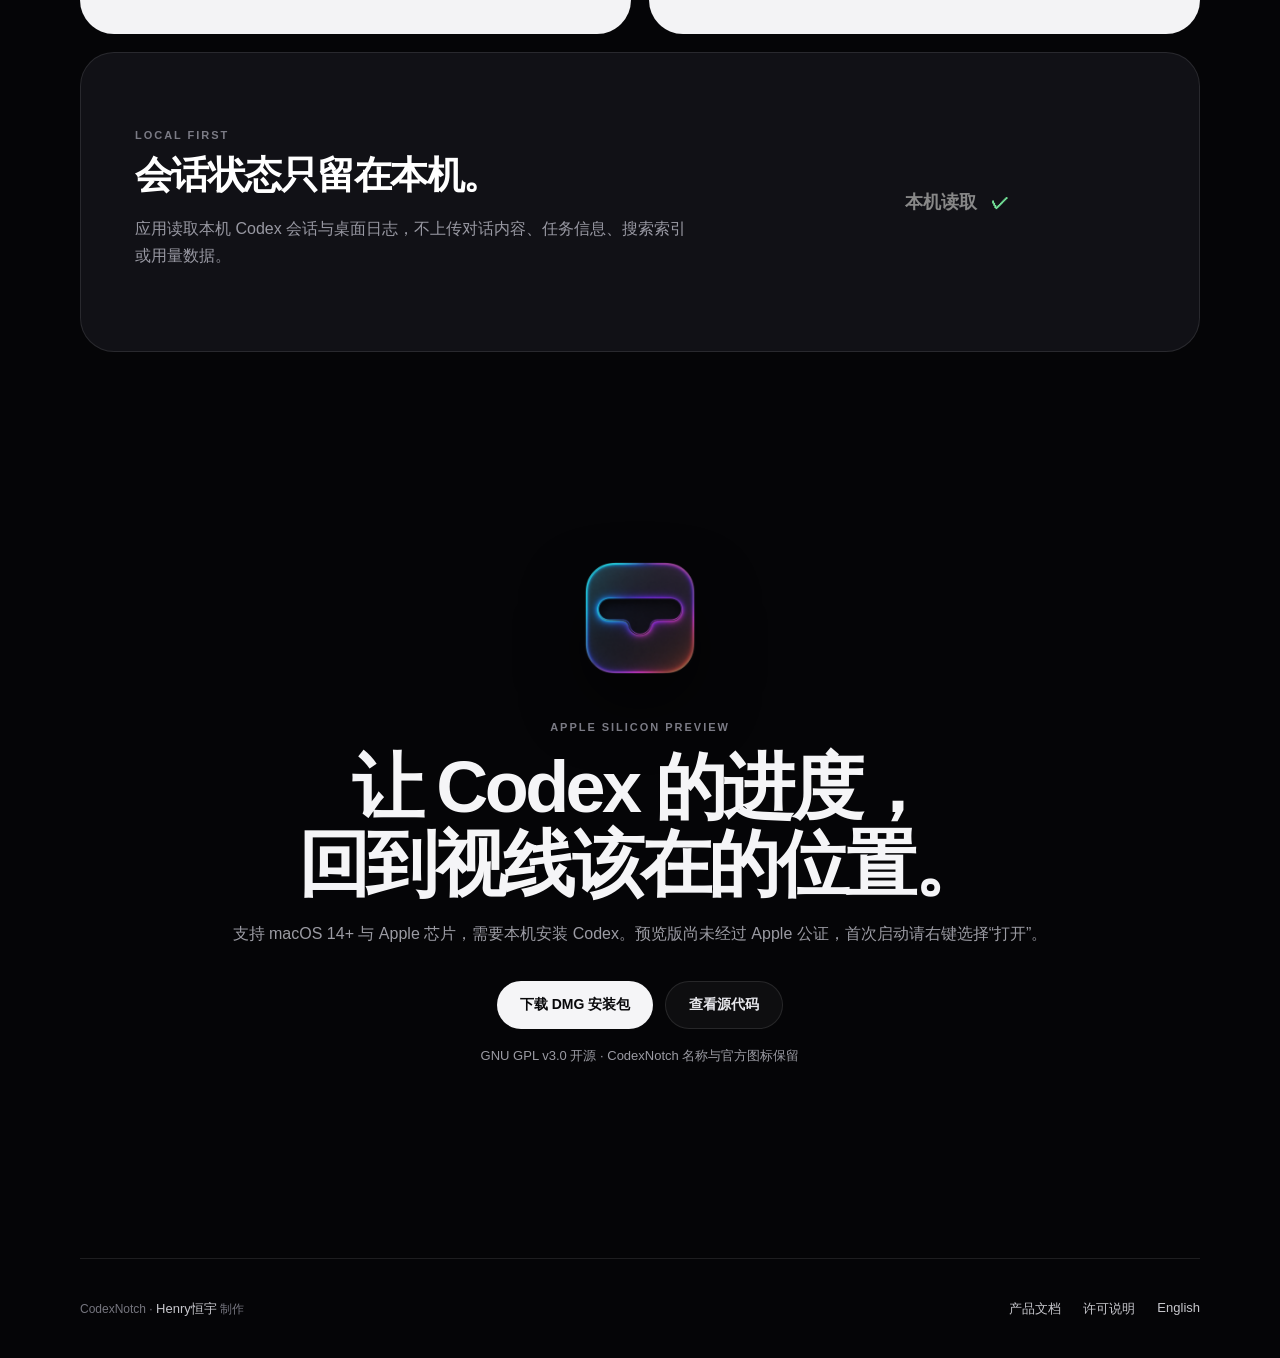
==== commit c4801168: "Add idle daily rhythm summary" ====
--- a/docs/index.html
+++ b/docs/index.html
@@ -87,7 +87,7 @@
         <div class="feature-copy">
           <p class="eyebrow">USAGE</p>
           <h3>余量，就在余光里。</h3>
-          <p>空闲时靠近刘海，完整查看今日 Token、剩余用量、重置倒计时和 Codex 版本。低于 50% 后只改变颜色，不增加噪音。</p>
+          <p>空闲时靠近刘海，查看今日 Token、连续使用天数、14 天活跃进度、剩余用量、重置倒计时和 Codex 版本。点击“今日节奏”即可打开本地日报。</p>
         </div>
         <div class="usage-panel" aria-label="Codex 用量展开面板">
           <div class="usage-panel-head"><strong>用量</strong><span><b>⚙</b><b>⏻</b></span></div>
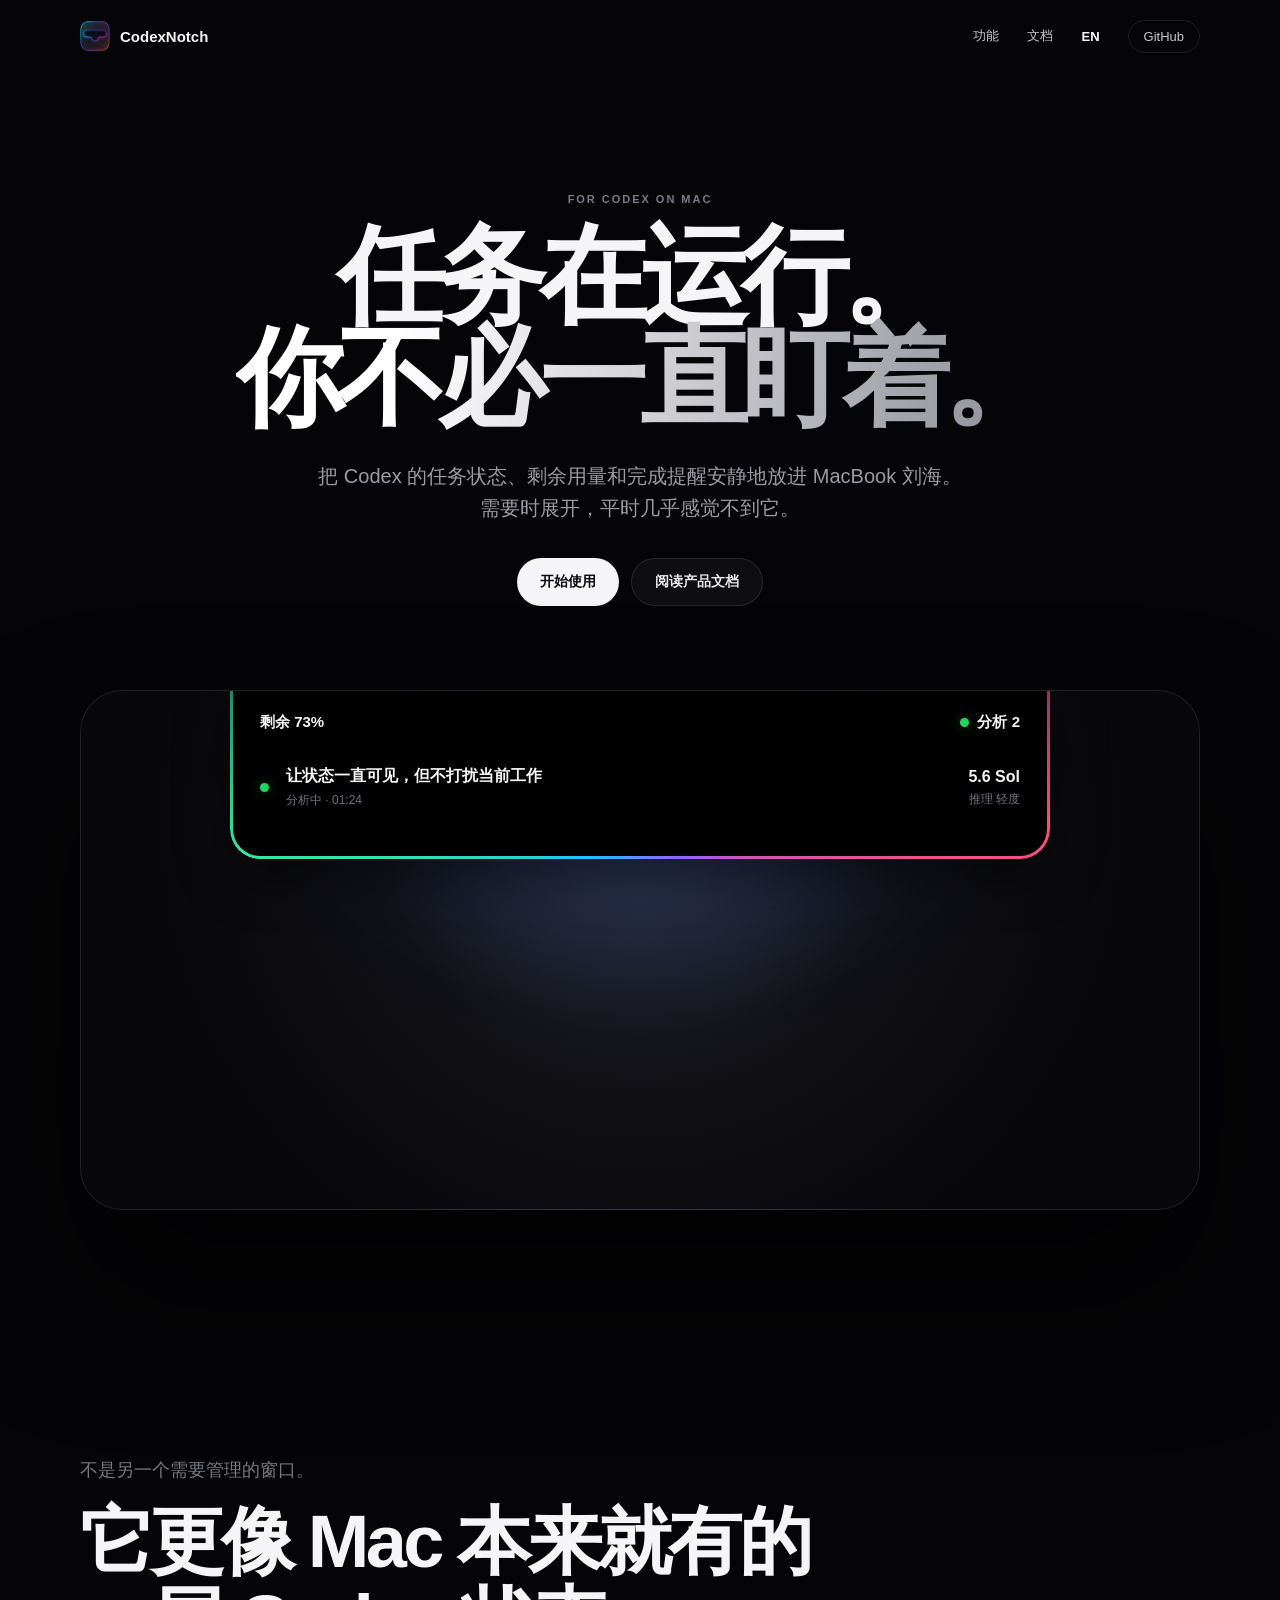
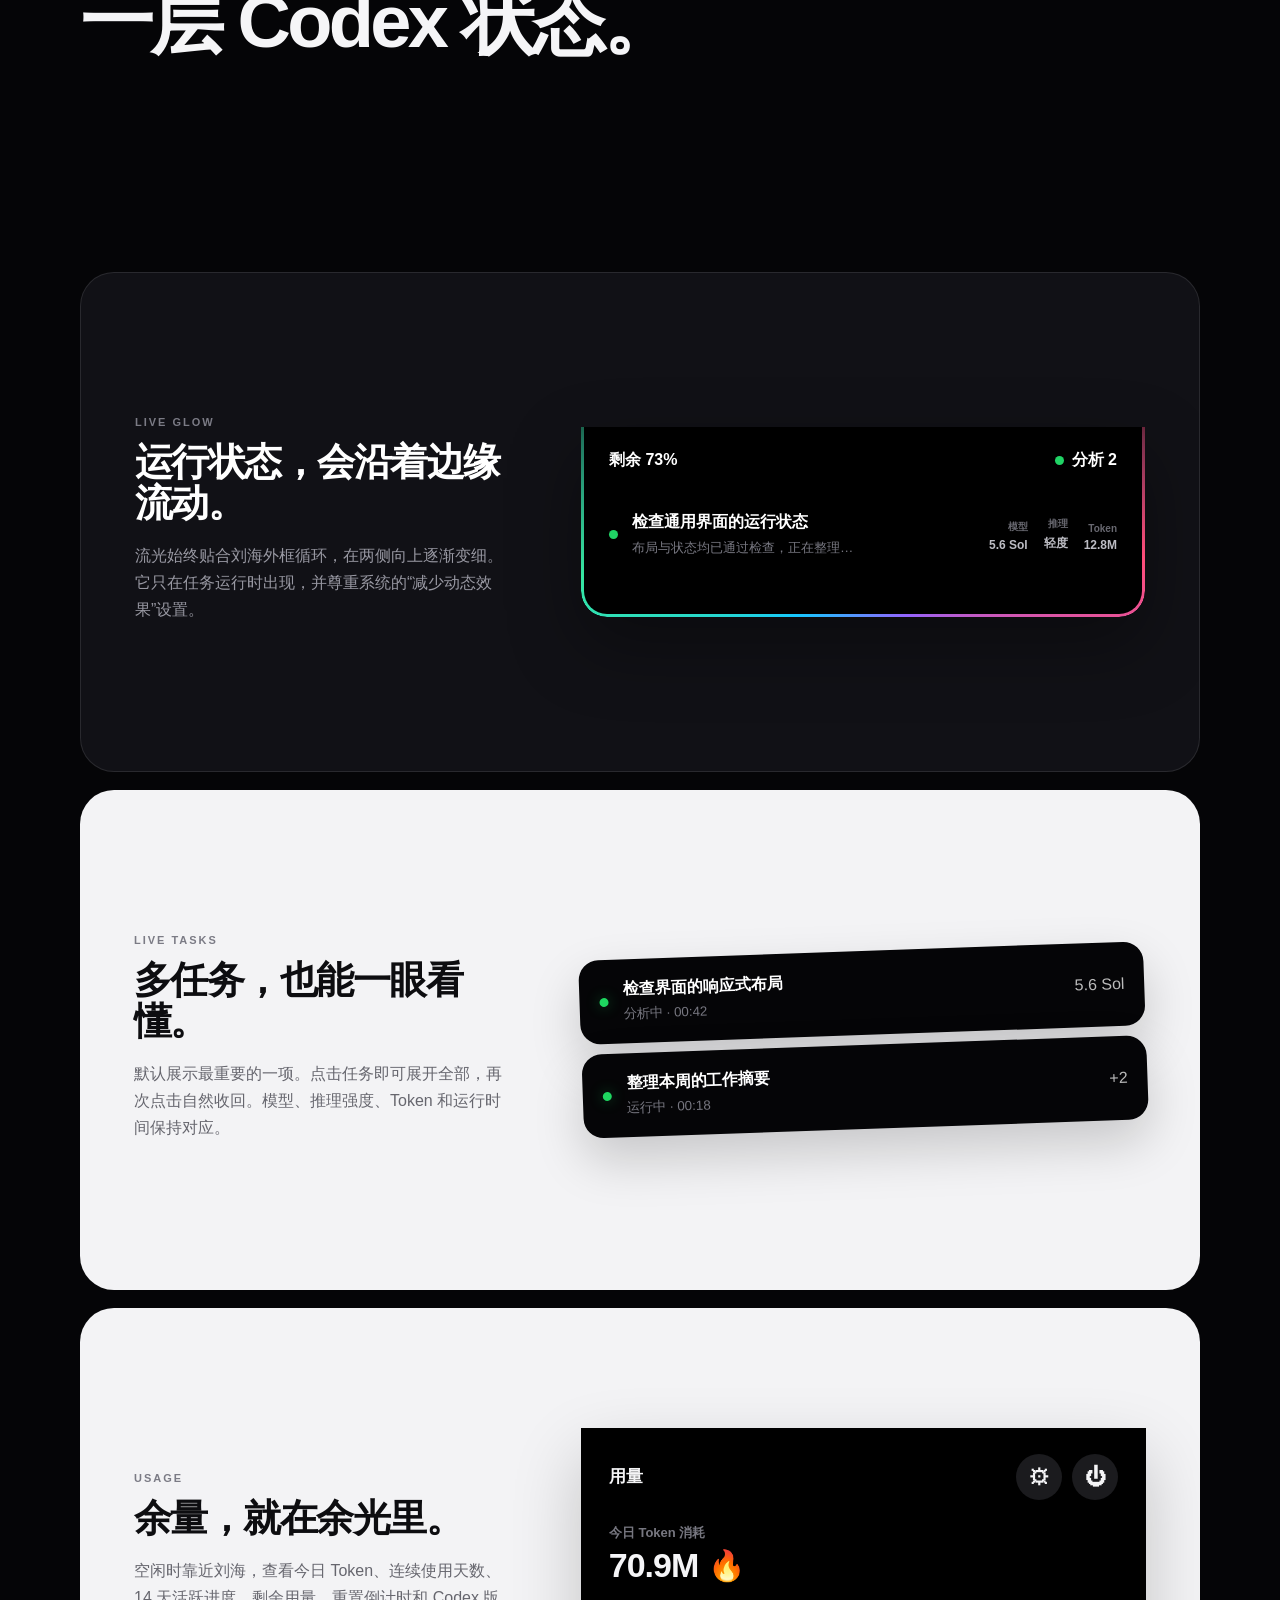
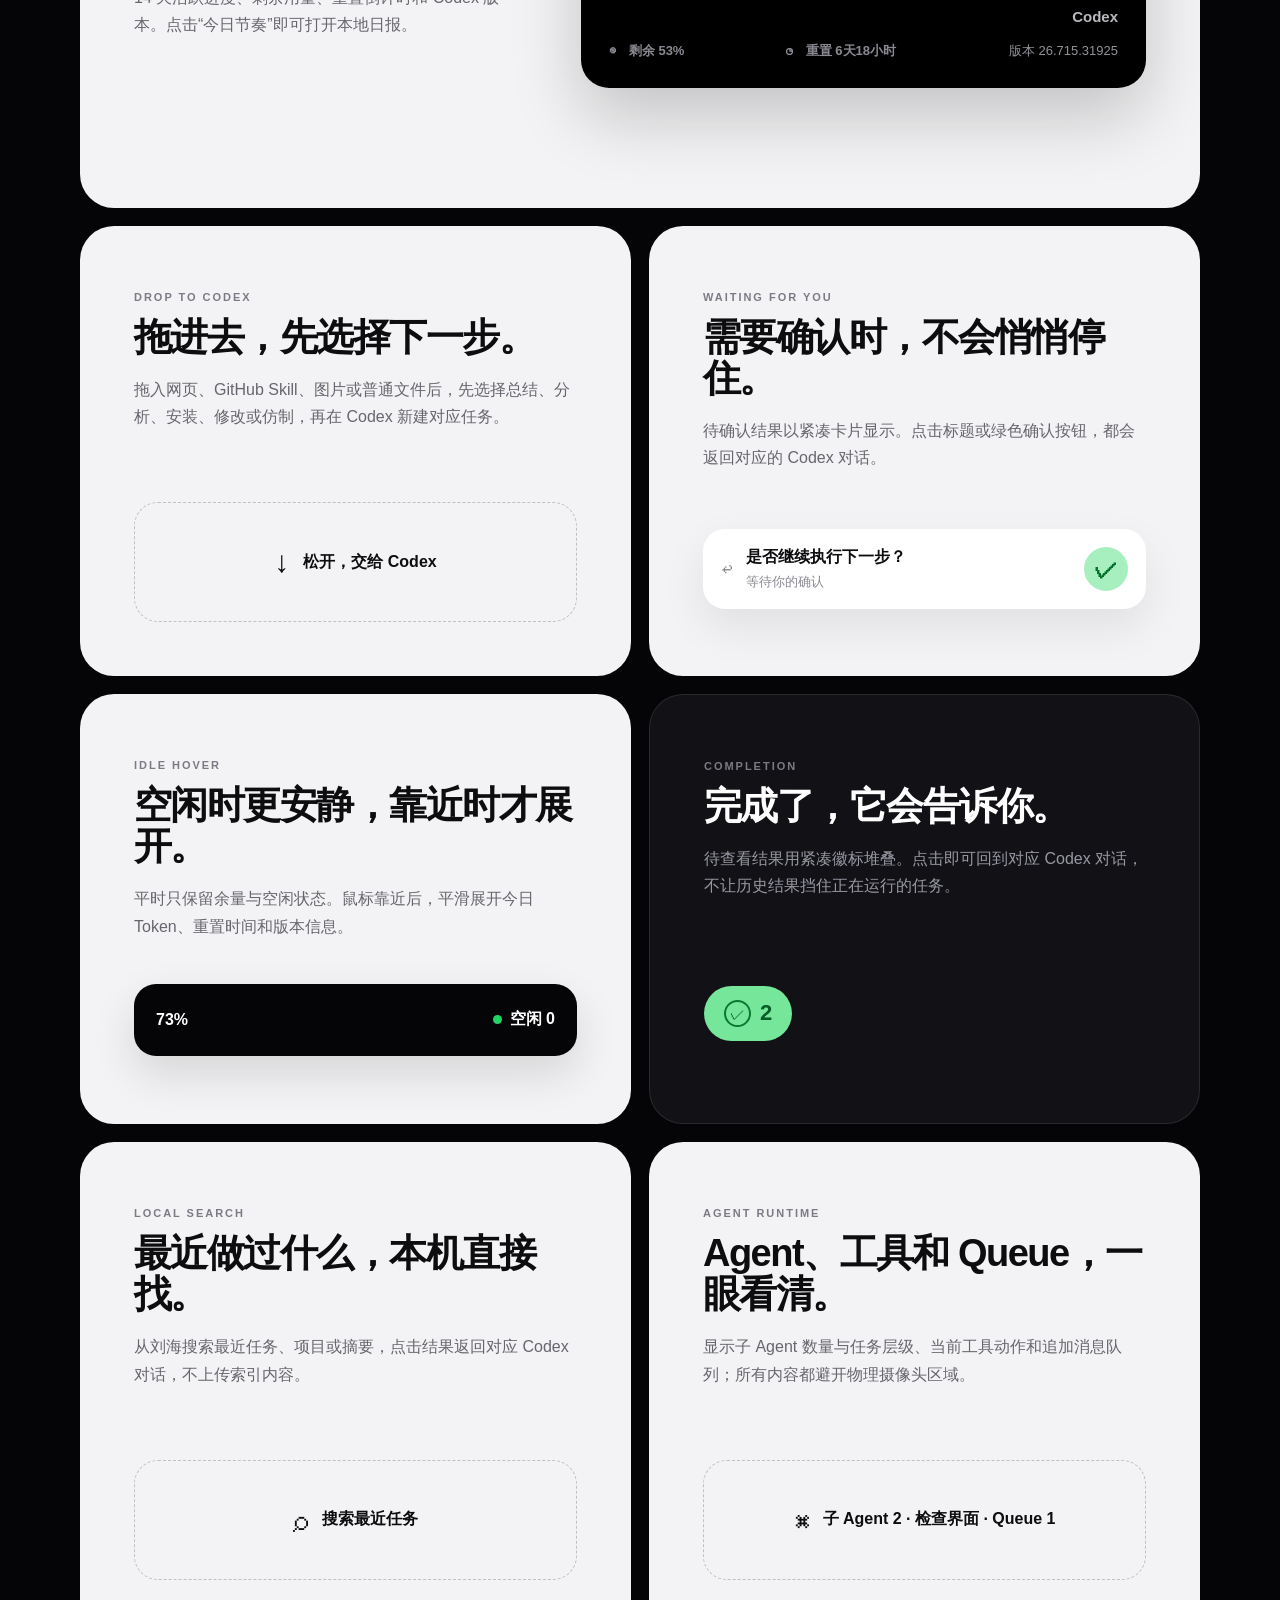
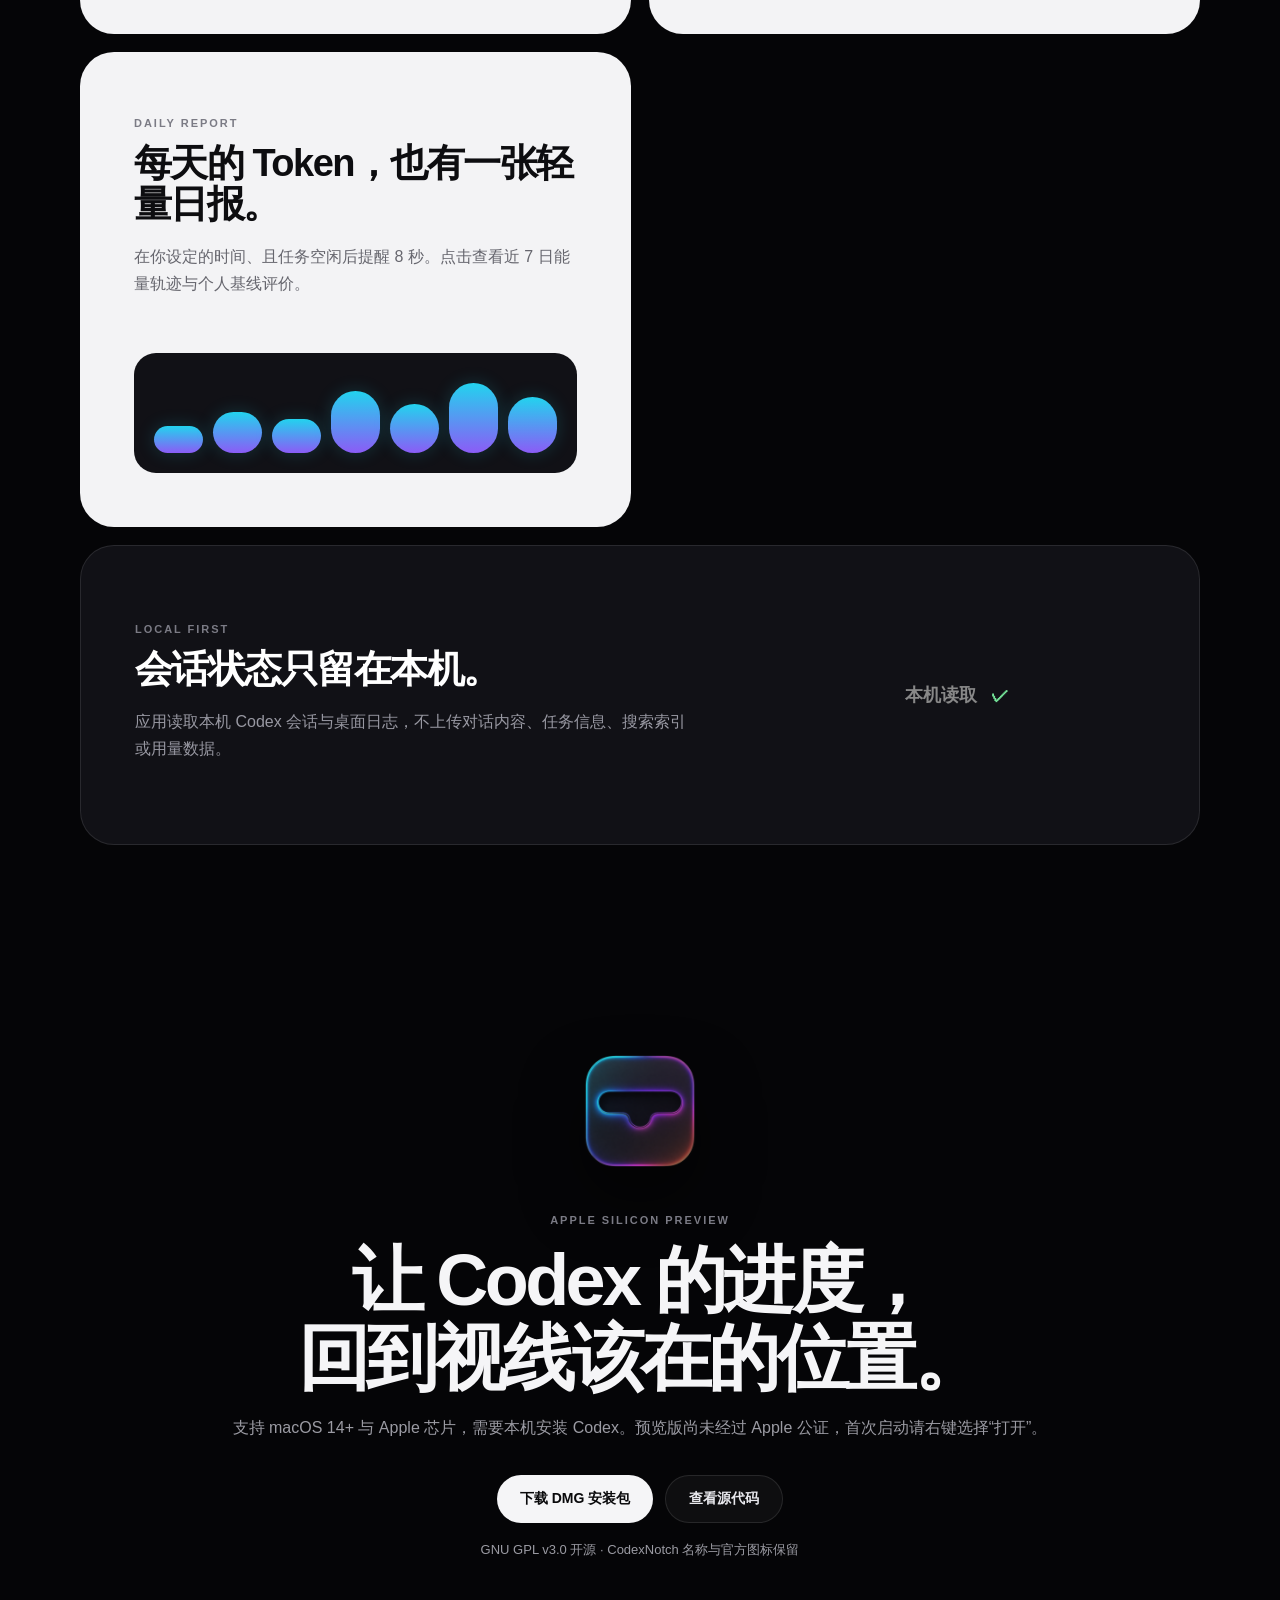
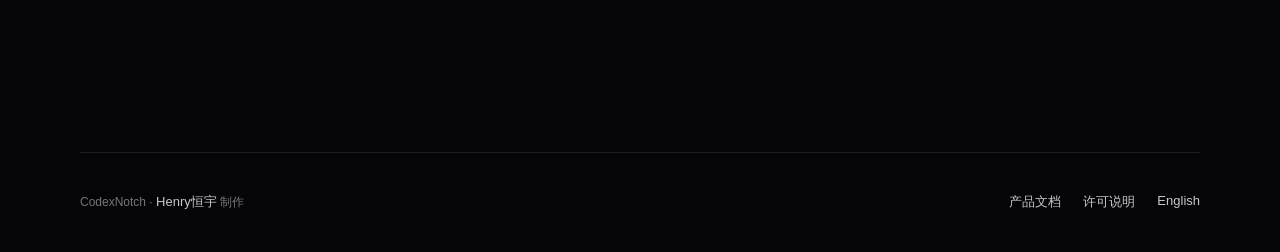
==== commit b4f26617: "Add agent runtime status" ====
--- a/docs/index.html
+++ b/docs/index.html
@@ -134,6 +134,13 @@
       </article>
 
       <article class="feature reveal">
+        <p class="eyebrow">AGENT RUNTIME</p>
+        <h3>Agent、工具和 Queue，一眼看清。</h3>
+        <p>显示子 Agent 数量与任务层级、当前工具动作和追加消息队列；所有内容都避开物理摄像头区域。</p>
+        <div class="drop-card"><span>⌘</span><b>子 Agent 2 · 检查界面 · Queue 1</b></div>
+      </article>
+
+      <article class="feature reveal">
         <p class="eyebrow">DAILY REPORT</p>
         <h3>每天的 Token，也有一张轻量日报。</h3>
         <p>在你设定的时间、且任务空闲后提醒 8 秒。点击查看近 7 日能量轨迹与个人基线评价。</p>
@@ -156,7 +163,7 @@
       <h2>让 Codex 的进度，<br>回到视线该在的位置。</h2>
       <p>支持 macOS 14+ 与 Apple 芯片，需要本机安装 Codex。预览版尚未经过 Apple 公证，首次启动请右键选择“打开”。</p>
       <div class="install-actions">
-        <a class="button primary" href="https://github.com/VibeDough/CodexNotch/releases/latest/download/CodexNotch-v0.1.3-arm64.dmg">下载 DMG 安装包</a>
+        <a class="button primary" href="https://github.com/VibeDough/CodexNotch/releases/latest/download/CodexNotch-v0.1.4-arm64.dmg">下载 DMG 安装包</a>
         <a class="button secondary" href="https://github.com/VibeDough/CodexNotch">查看源代码</a>
       </div>
       <p class="license-note">GNU GPL v3.0 开源 · CodexNotch 名称与官方图标保留</p>
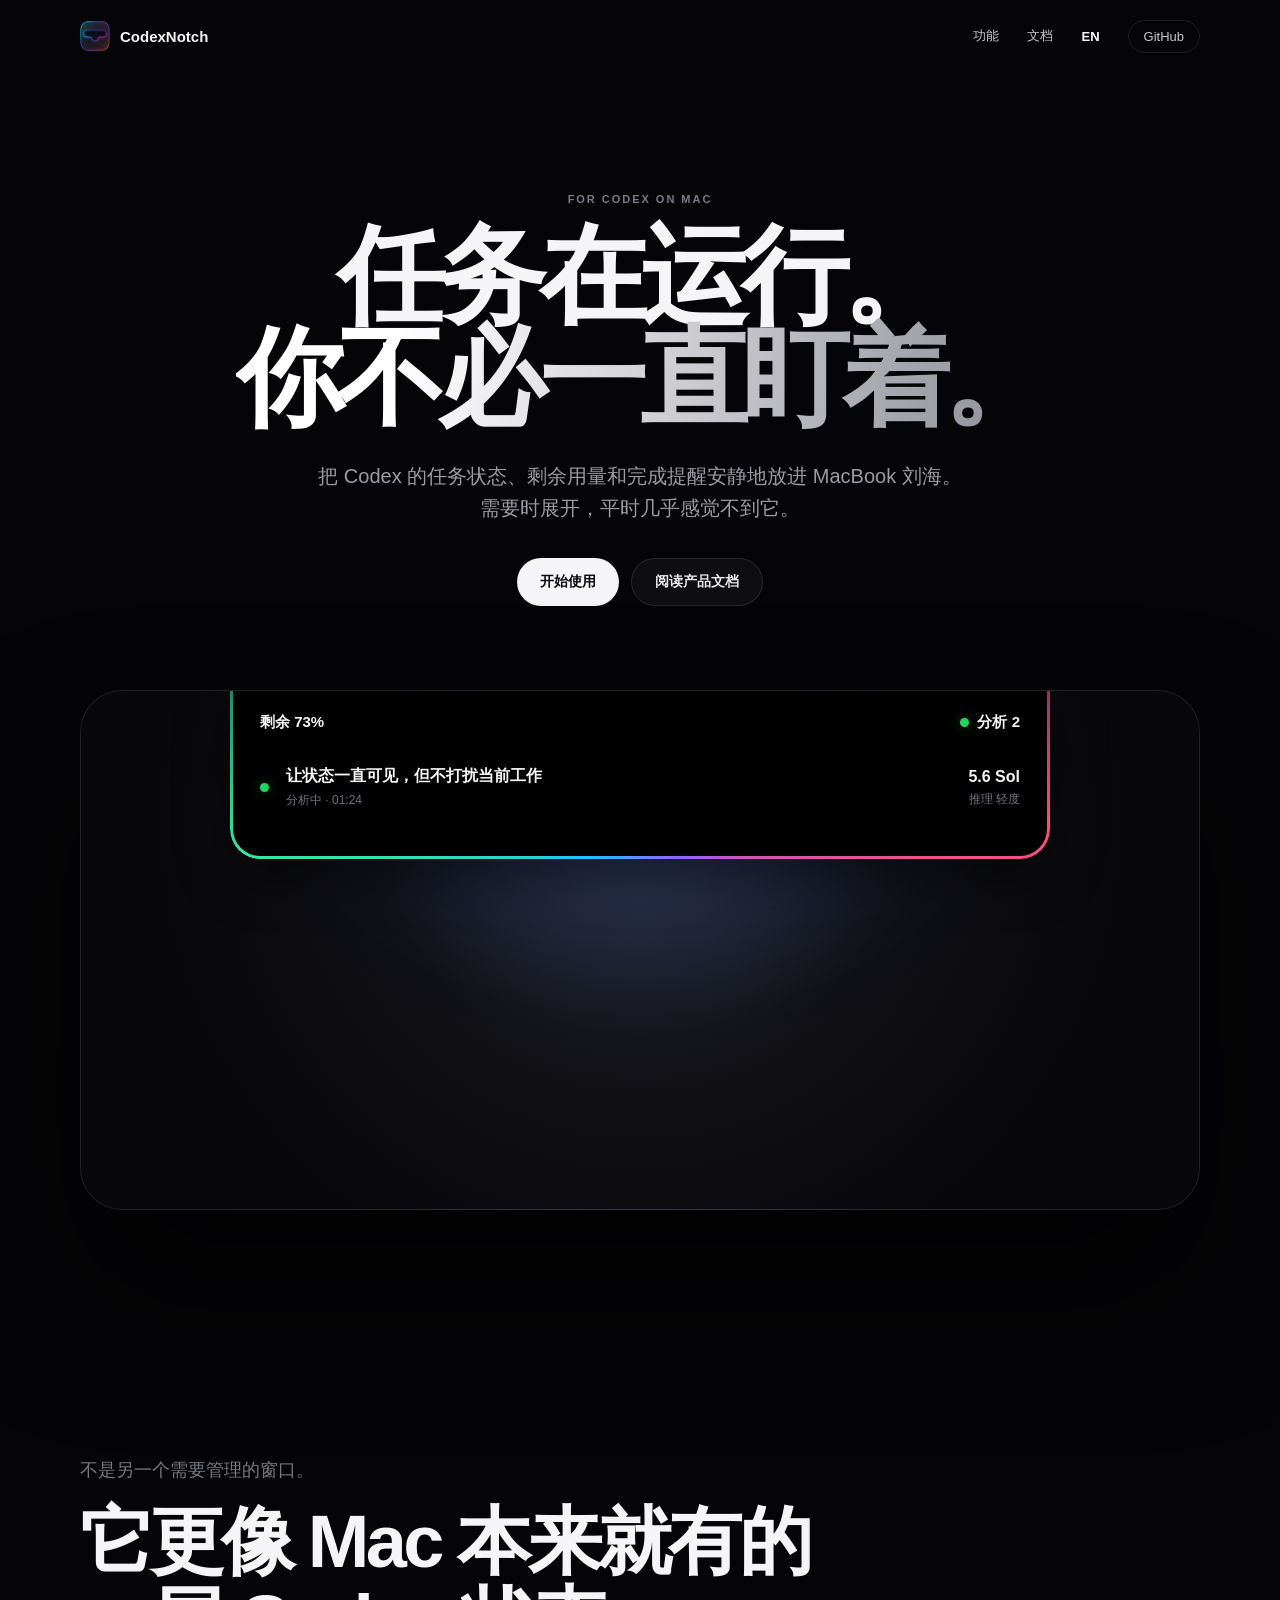
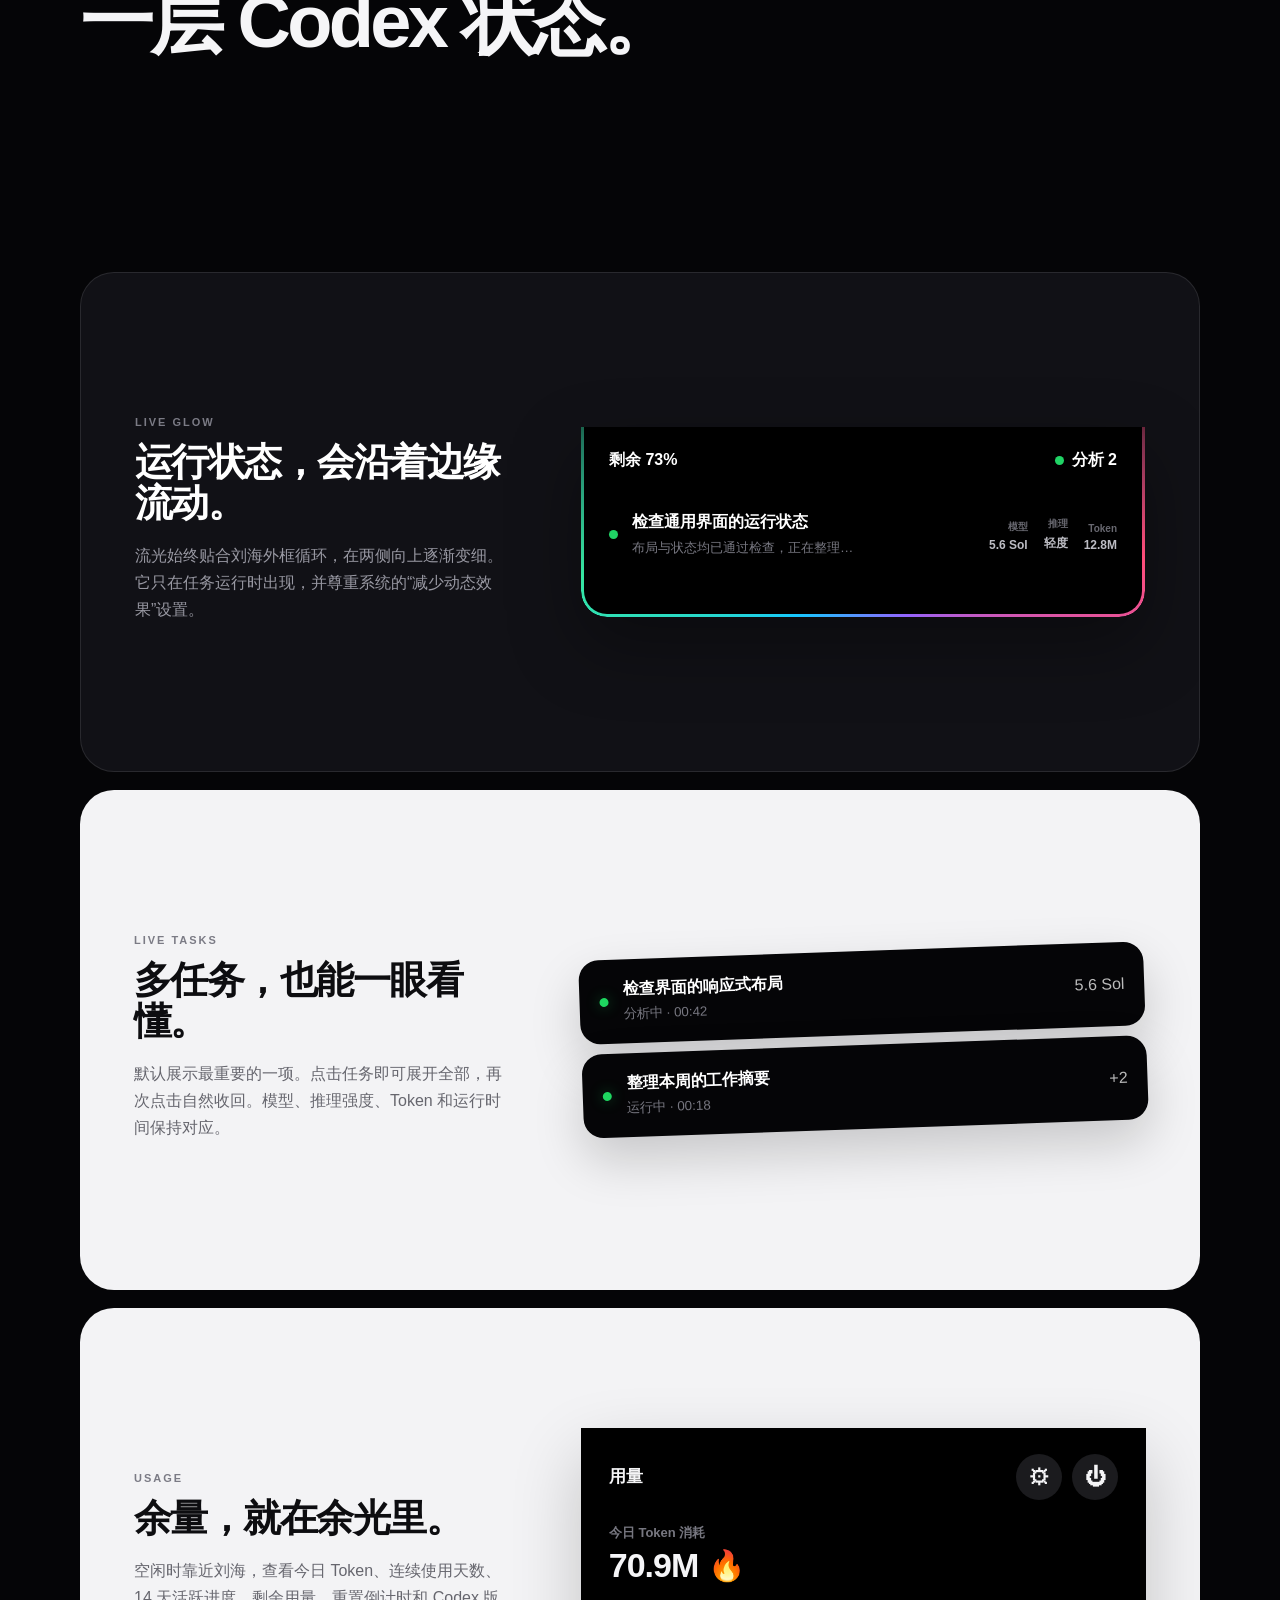
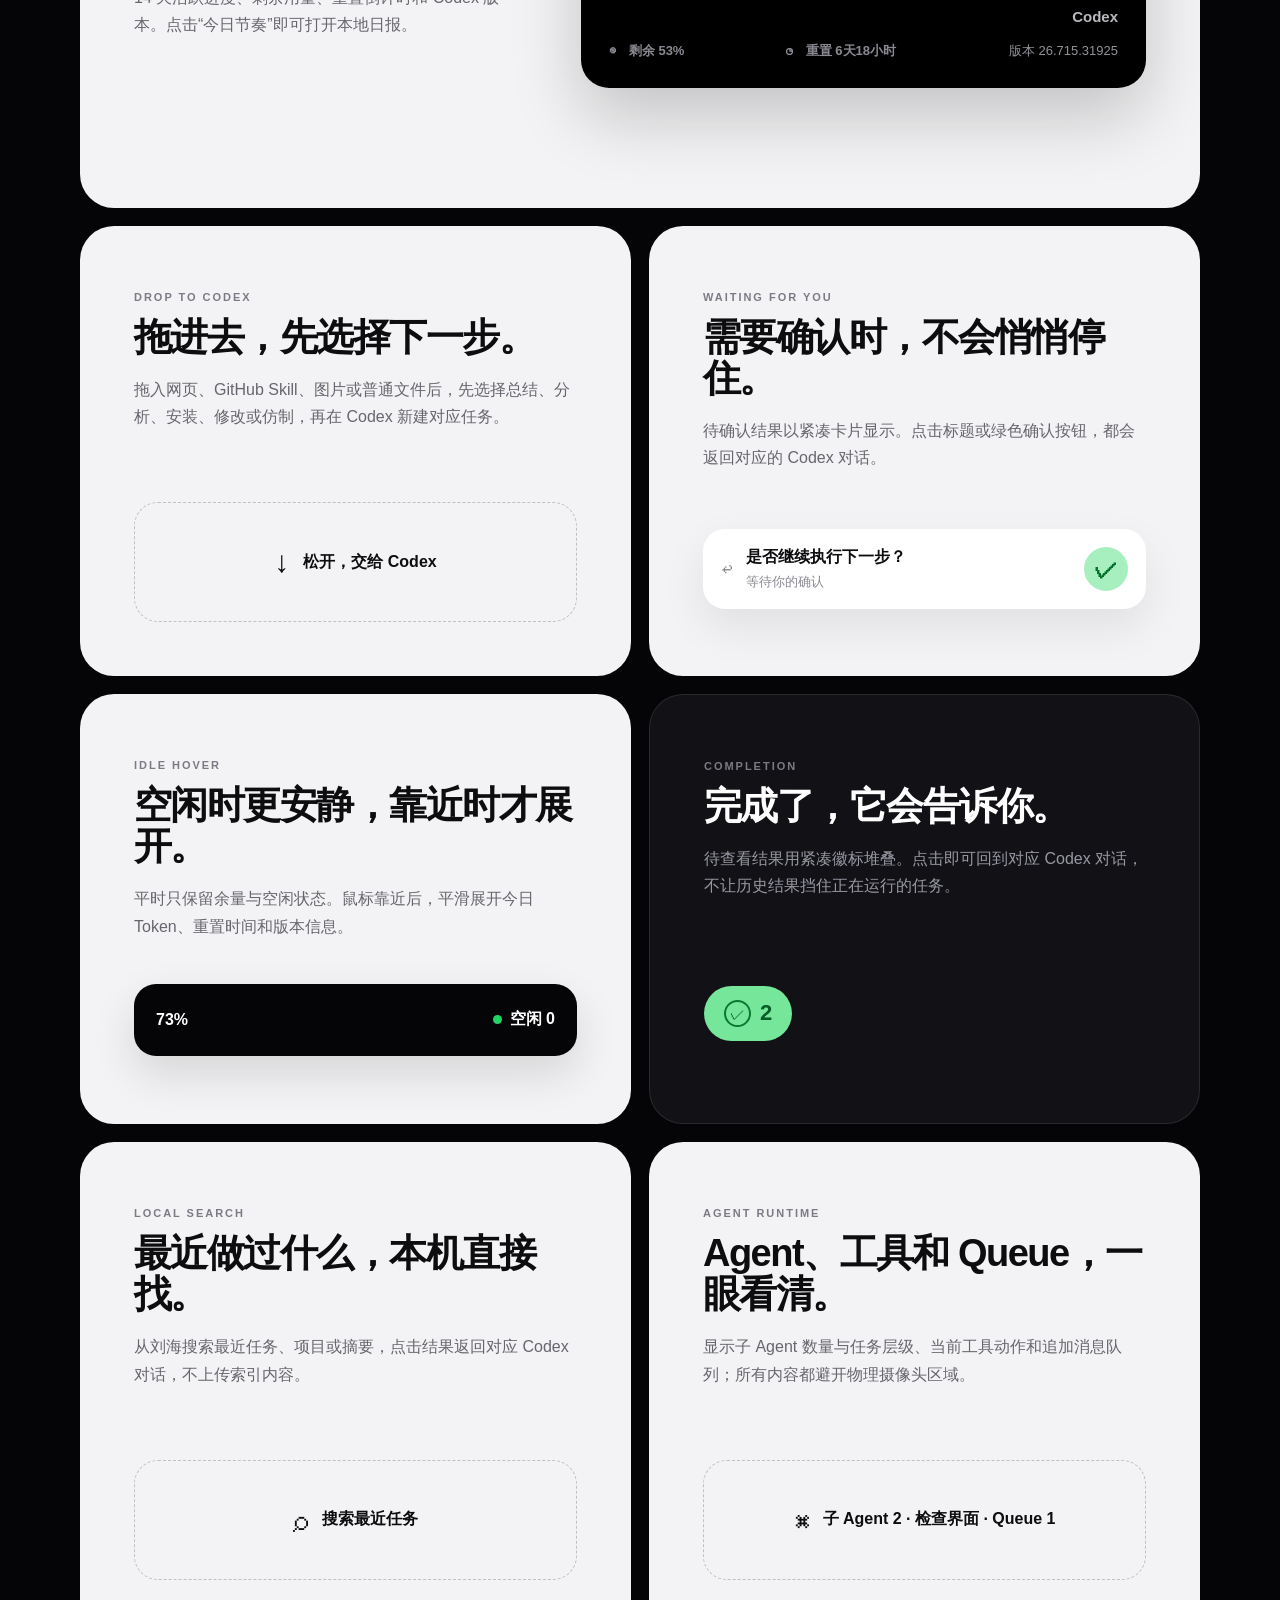
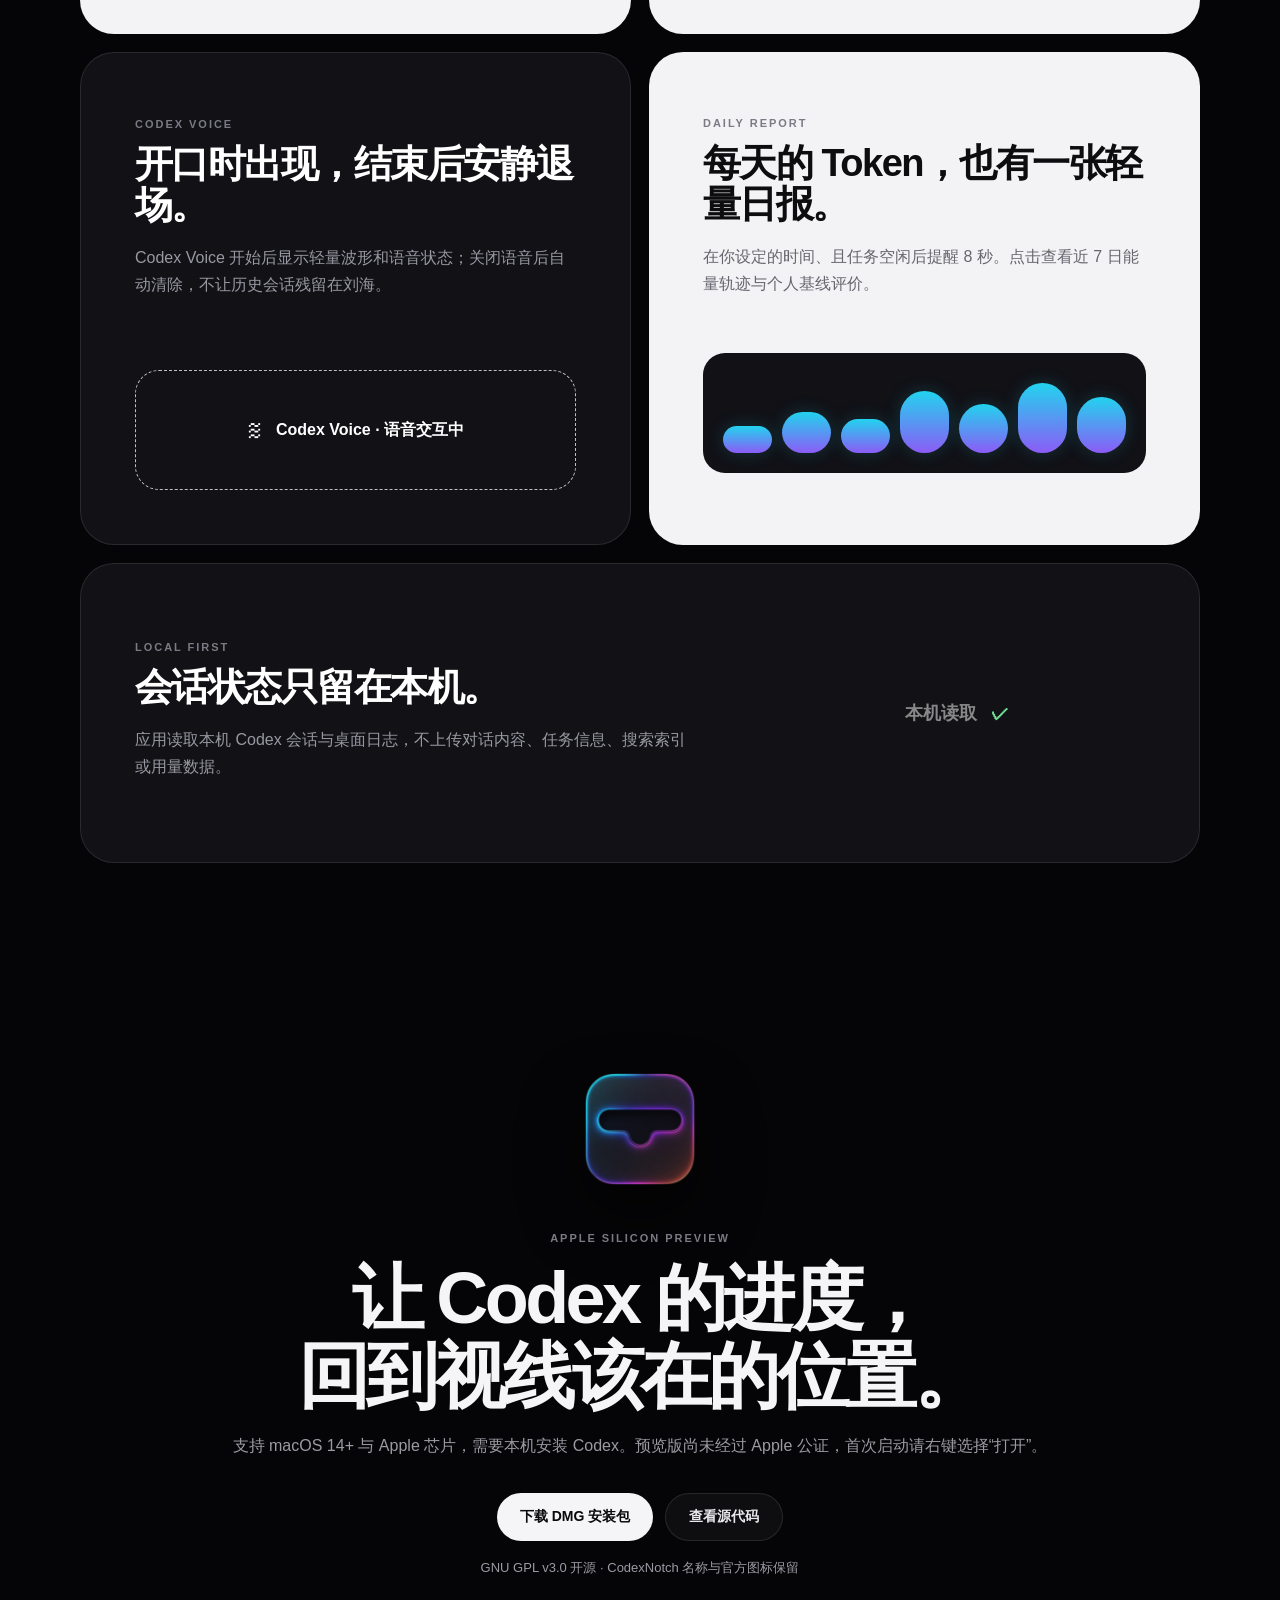
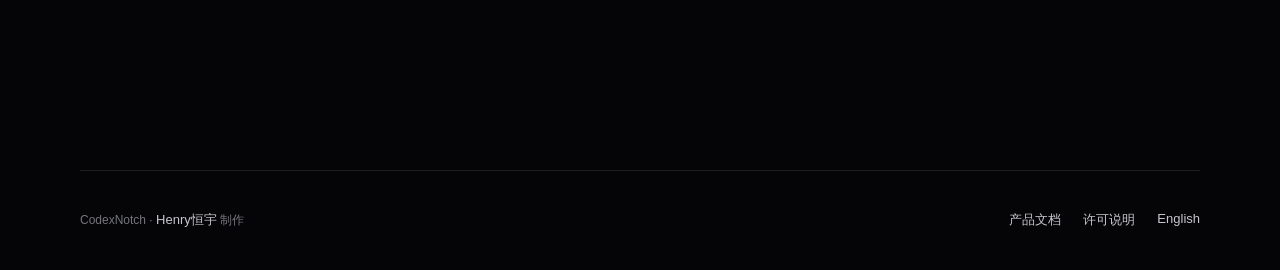
==== commit e0400989: "Add Codex Voice status tracking" ====
--- a/docs/index.html
+++ b/docs/index.html
@@ -140,6 +140,13 @@
         <div class="drop-card"><span>⌘</span><b>子 Agent 2 · 检查界面 · Queue 1</b></div>
       </article>
 
+      <article class="feature feature-dark reveal">
+        <p class="eyebrow">CODEX VOICE</p>
+        <h3>开口时出现，结束后安静退场。</h3>
+        <p>Codex Voice 开始后显示轻量波形和语音状态；关闭语音后自动清除，不让历史会话残留在刘海。</p>
+        <div class="drop-card"><span>≋</span><b>Codex Voice · 语音交互中</b></div>
+      </article>
+
       <article class="feature reveal">
         <p class="eyebrow">DAILY REPORT</p>
         <h3>每天的 Token，也有一张轻量日报。</h3>
@@ -163,7 +170,7 @@
       <h2>让 Codex 的进度，<br>回到视线该在的位置。</h2>
       <p>支持 macOS 14+ 与 Apple 芯片，需要本机安装 Codex。预览版尚未经过 Apple 公证，首次启动请右键选择“打开”。</p>
       <div class="install-actions">
-        <a class="button primary" href="https://github.com/VibeDough/CodexNotch/releases/latest/download/CodexNotch-v0.1.4-arm64.dmg">下载 DMG 安装包</a>
+        <a class="button primary" href="https://github.com/VibeDough/CodexNotch/releases/latest/download/CodexNotch-v0.1.5-arm64.dmg">下载 DMG 安装包</a>
         <a class="button secondary" href="https://github.com/VibeDough/CodexNotch">查看源代码</a>
       </div>
       <p class="license-note">GNU GPL v3.0 开源 · CodexNotch 名称与官方图标保留</p>
@@ -171,7 +178,7 @@
   </main>
 
   <footer class="footer shell">
-    <span>CodexNotch · <a href="https://x.com/dough_49" target="_blank" rel="noopener noreferrer" aria-label="Henry恒宇 的 X">Henry恒宇</a> 制作</span>
+    <span>CodexNotch · <a href="https://x.com/pm_hengyu" target="_blank" rel="noopener noreferrer" aria-label="Henry恒宇 的 X">Henry恒宇</a> 制作</span>
     <div><a href="PRODUCT.html">产品文档</a><a href="LICENSE.html">许可说明</a><a href="en/">English</a></div>
   </footer>
   <script src="script.js"></script>
